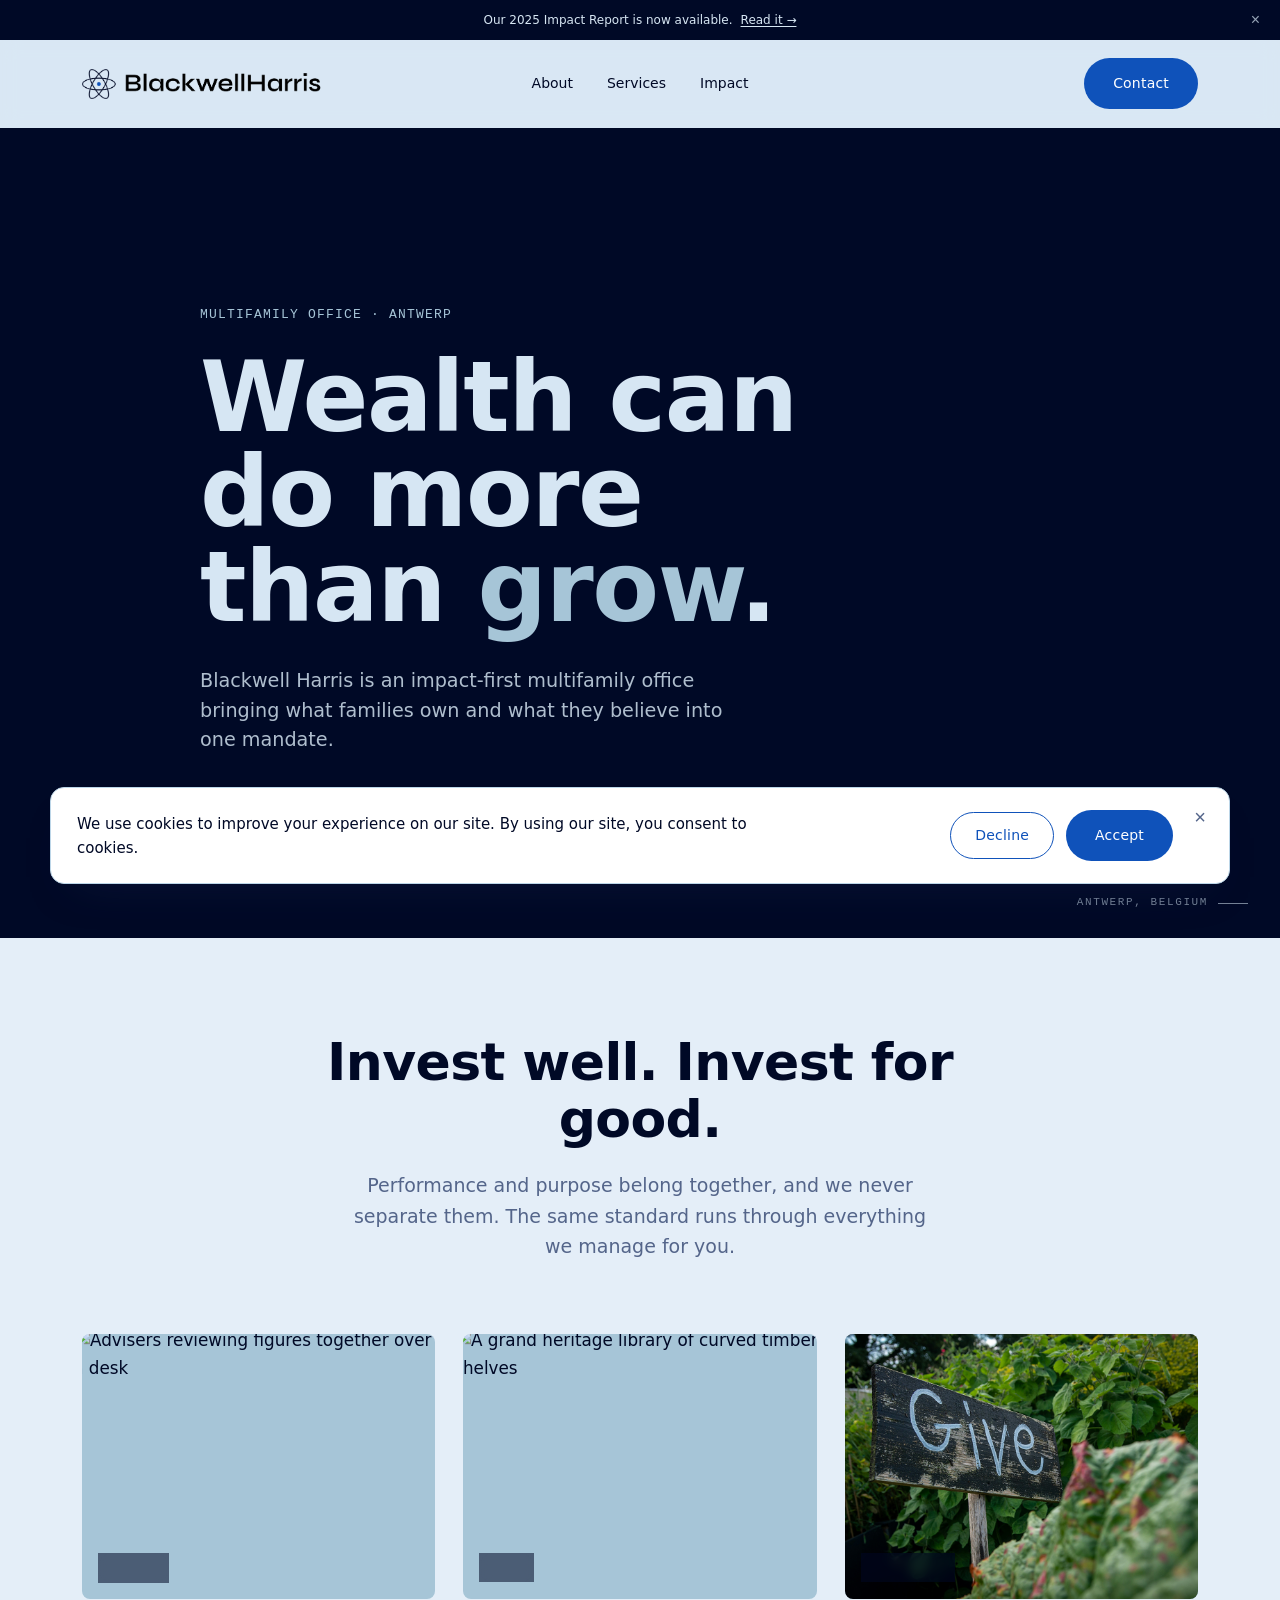
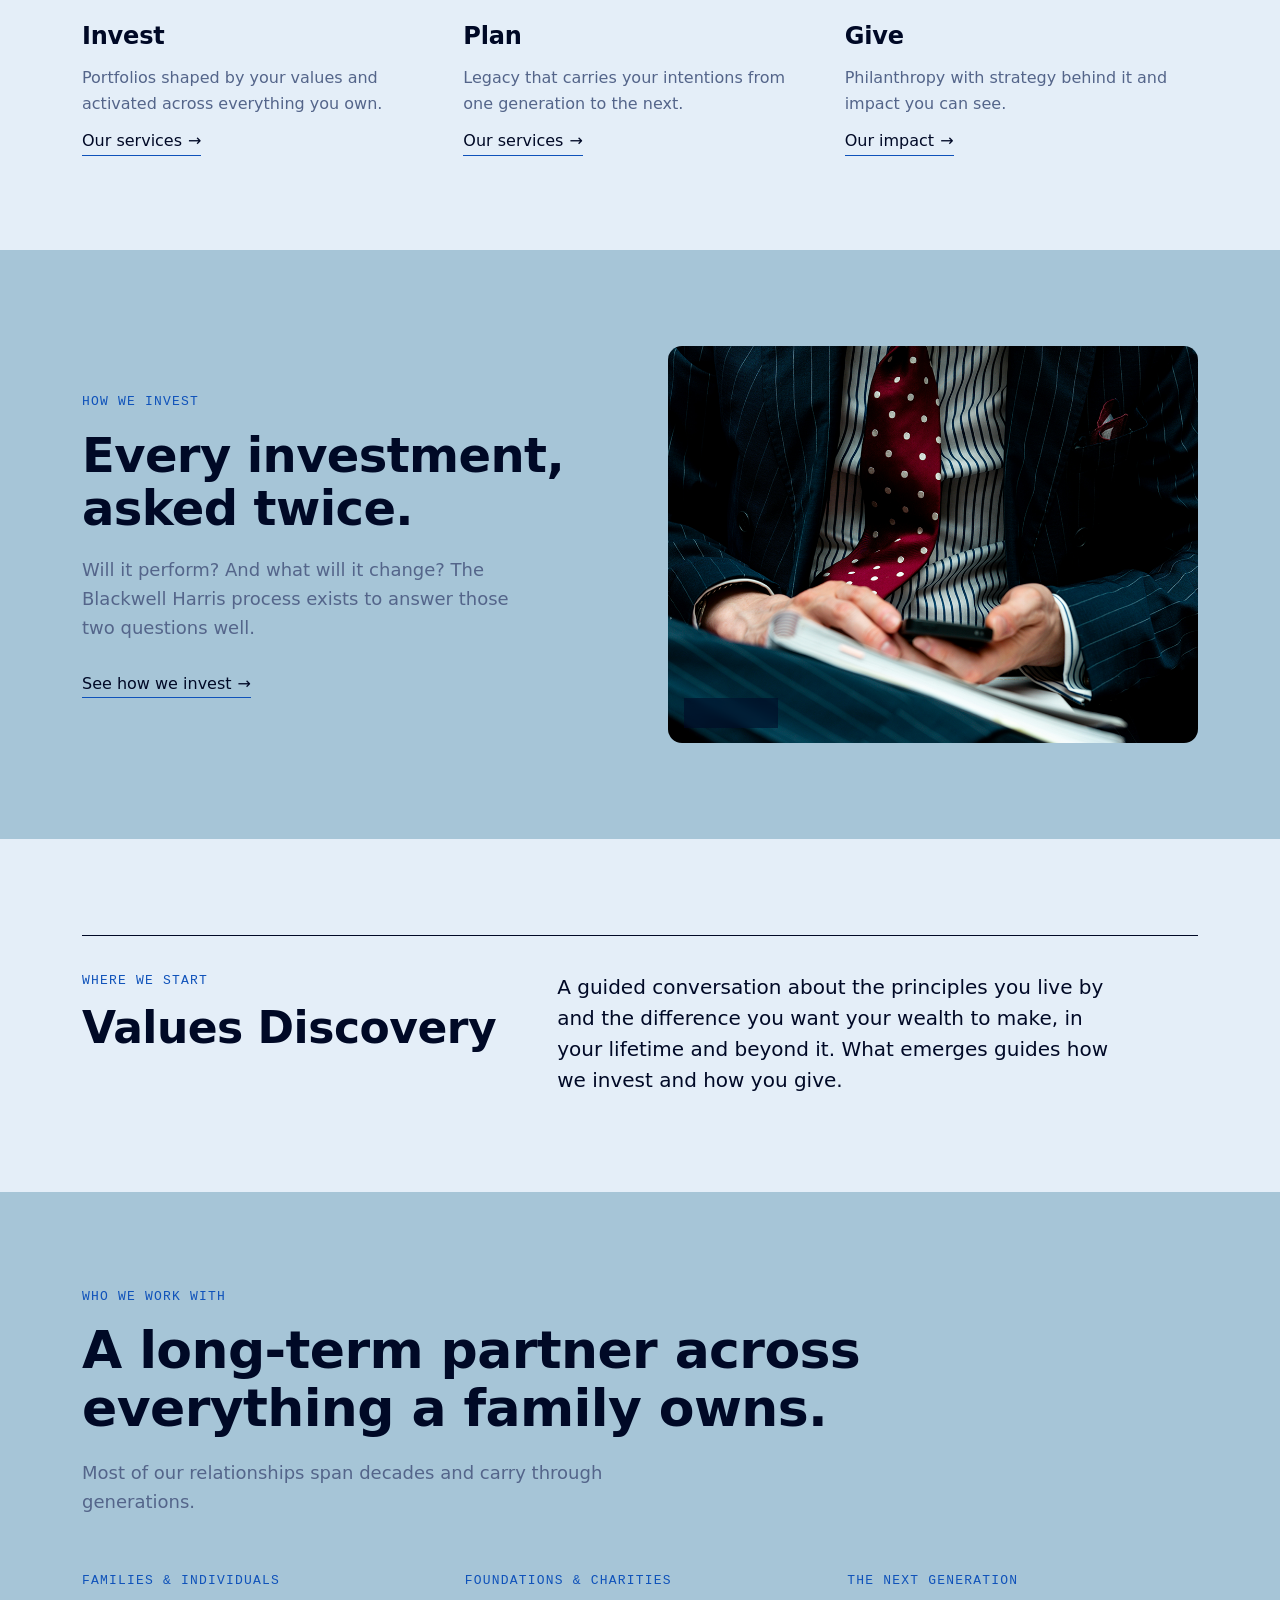
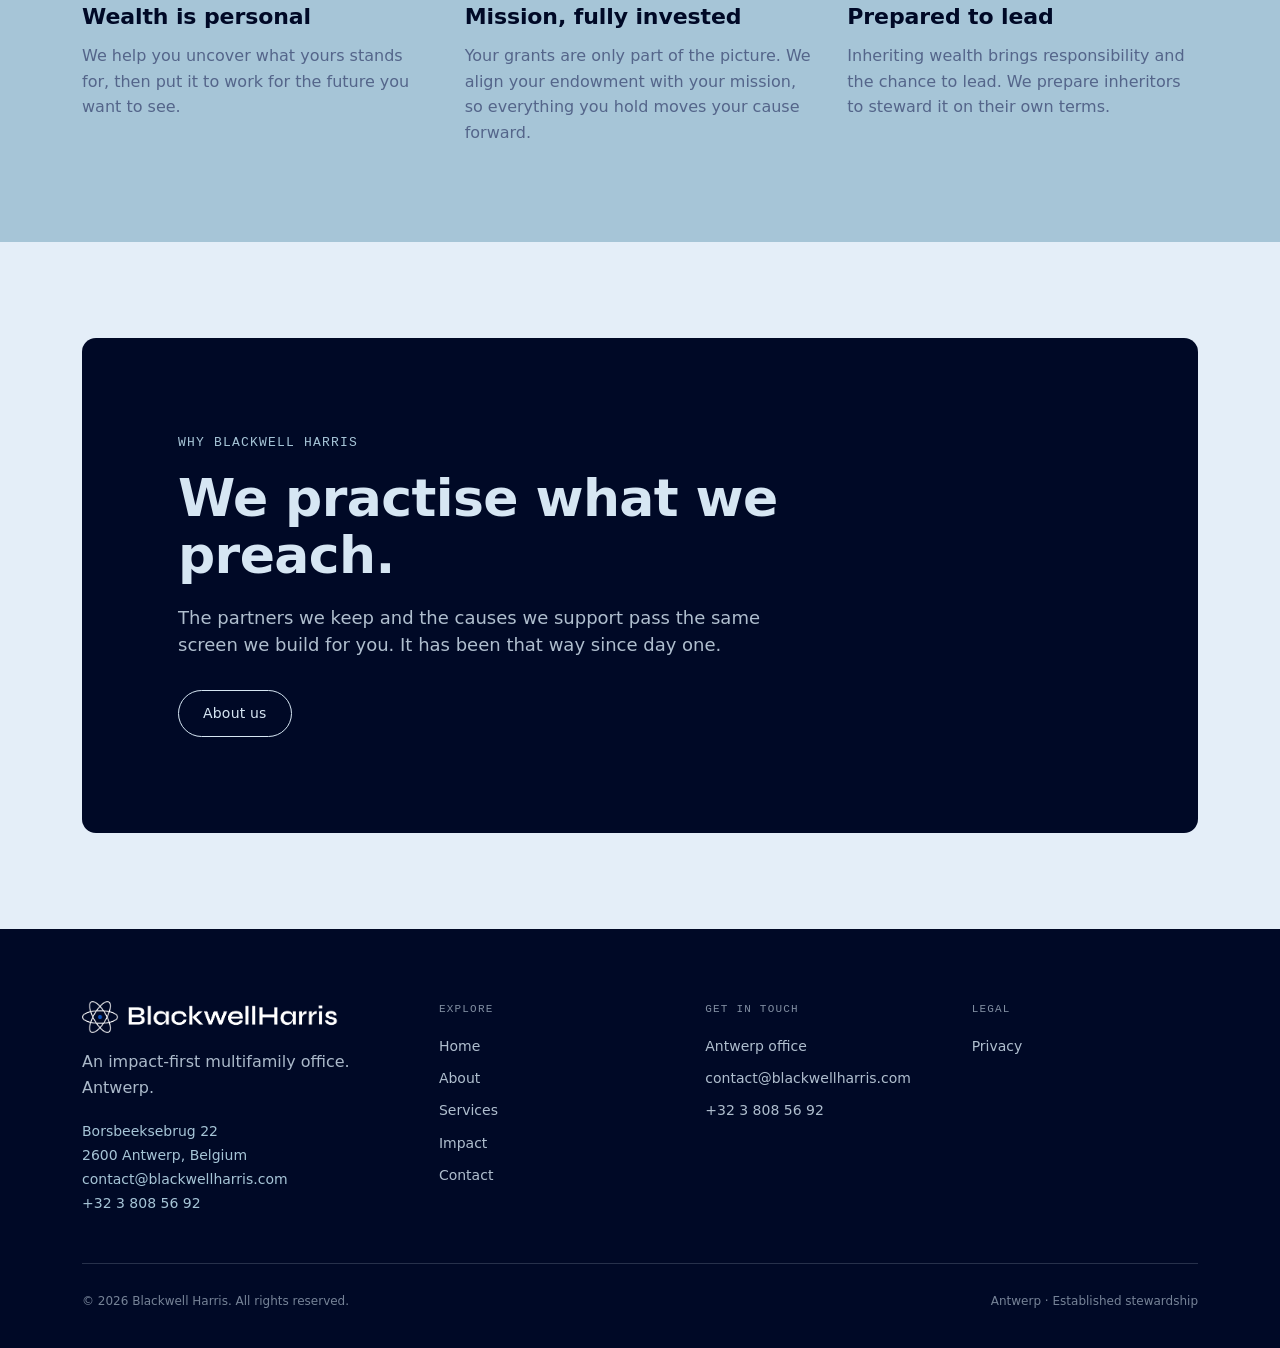
==== index.html @ e9ca85b3 "1" ====
<!DOCTYPE html>
<html lang="en">
<head>
<meta charset="utf-8">
<meta name="viewport" content="width=device-width, initial-scale=1">
<title>Blackwell Harris | Impact-First Multifamily Office</title>
<meta name="description" content="Blackwell Harris is an impact-first multifamily office uniting what families own with what they believe.">
<link rel="icon" type="image/png" sizes="32x32" href="assets/favicon-32.png">
<link rel="icon" type="image/png" sizes="16x16" href="assets/favicon-16.png">
<link rel="icon" type="image/png" href="assets/favicon.png">
<link rel="apple-touch-icon" sizes="180x180" href="assets/apple-touch-icon.png">
<link rel="stylesheet" href="styles.css">
<link rel="stylesheet" href="components.css">
<style>
  html { scroll-behavior: smooth; }
  body { margin: 0; background: var(--surface-page); }
  @media (prefers-reduced-motion: reduce) { html { scroll-behavior: auto; } }
</style>
</head>
<body>
<div id="root"><div><div class="bh-announce"><span class="bh-announce__txt">Our 2025 Impact Report is now available. <a href="impact.html">Read it →</a></span><button class="bh-announce__close" aria-label="Dismiss">×</button></div><header class="bh-nav"><div class="bh-nav__inner"><a class="bh-nav__brand" href="index.html"><img src="assets/logo.png" alt="Blackwell Harris"></a><nav class="bh-nav__menu"><a href="about.html" class="bh-nav__link">About</a><a href="services.html" class="bh-nav__link">Services</a><a href="impact.html" class="bh-nav__link">Impact</a></nav><div class="bh-nav__right"><a class="bh-btn bh-btn--primary" href="contact.html">Contact</a><button class="bh-nav__burger" aria-label="Menu">☰</button></div></div></header><main><div><section style="position: relative; min-height: clamp(580px, 90vh, 940px); display: flex; align-items: flex-end; overflow: hidden; background: var(--bh-deep-navy); isolation: isolate;"><video src="assets/bu_2.mp4" autoplay="" loop="" playsinline="" preload="metadata" style="position: absolute; inset: 0px; width: 100%; height: 100%; object-fit: cover; z-index: 0;"></video><div style="position: absolute; inset: 0px; z-index: 1; background: linear-gradient(rgba(0, 9, 38, 0.58) 0%, rgba(0, 9, 38, 0.2) 32%, rgba(0, 9, 38, 0.86) 100%), linear-gradient(90deg, rgba(0, 9, 38, 0.66) 0%, rgba(0, 9, 38, 0) 64%);"></div><div style="max-width: var(--container-max); margin: 0px auto; padding: 132px 32px 92px; box-sizing: border-box; position: relative; z-index: 2;"><div style="max-width: 880px;"><div class="bh-reveal is-in"><div class="" style="font-family: var(--font-mono); font-size: var(--type-mono-size); font-weight: var(--type-mono-weight); line-height: var(--type-mono-leading); letter-spacing: var(--type-mono-tracking); text-transform: uppercase; color: var(--bh-powder-blue); margin-bottom: 26px;">Multifamily Office · Antwerp</div></div><h1 class="bh-reveal d1 is-in" style="font-family: var(--font-display); font-size: clamp(48px, 7.6vw, 100px); font-weight: 700; line-height: 0.98; letter-spacing: -1.4px; color: var(--bh-on-dark); margin: 0px; text-wrap: balance;">Wealth can do more than <span style="color: var(--bh-powder-blue);">grow</span>.</h1><p class="bh-reveal d2 is-in" style="font-family: var(--font-body); font-size: clamp(18px, 1.5vw, 21px); line-height: 1.55; color: var(--bh-on-dark); opacity: 0.82; margin: 30px 0px 0px; max-width: 540px;">Blackwell Harris is an impact-first multifamily office bringing what families own and what they believe into one mandate.</p><div class="bh-reveal d3 is-in" style="display: flex; gap: 18px; align-items: center; margin-top: 40px; flex-wrap: wrap;"><a class="bh-btn bh-btn--primary" href="contact.html">Get in touch</a><a class="bh-btn bh-btn--outline" href="services.html" style="color: var(--bh-on-dark); border-color: rgba(214, 230, 243, 0.5);">See how we invest</a></div></div></div><div aria-hidden="true" style="position: absolute; right: 32px; bottom: 26px; z-index: 2; font-family: var(--font-mono); font-size: 11px; letter-spacing: 1.6px; text-transform: uppercase; color: var(--bh-on-dark); opacity: 0.55; display: flex; align-items: center; gap: 10px;"><span>Antwerp, Belgium</span><span style="width: 30px; height: 1px; background: currentcolor;"></span></div></section><section style="padding: 96px 0px 72px;"><div style="max-width: var(--container-max); margin: 0px auto; padding: 0px 32px; box-sizing: border-box;"><div class="bh-reveal is-in" style="max-width: 760px; margin: 0px auto; text-align: center;"><h2 style="font-family: var(--font-display); font-size: clamp(32px, 4.6vw, 52px); font-weight: 600; line-height: 1.1; letter-spacing: -0.6px; color: var(--text-primary); margin: 0px;">Invest well. Invest for good.</h2><p style="font-family: var(--font-body); font-size: 19px; line-height: 1.6; color: var(--text-muted); margin: 22px auto 0px; max-width: 600px;">Performance and purpose belong together, and we never separate them. The same standard runs through everything we manage for you.</p></div></div></section><section style="padding: 0px 0px 96px;"><div style="max-width: var(--container-max); margin: 0px auto; padding: 0px 32px; box-sizing: border-box;"><div style="display: grid; grid-template-columns: repeat(auto-fit, minmax(280px, 1fr)); gap: 28px;"><div class="bh-reveal d1 is-in"><div class="bh-card-hoverable" style="display: flex; flex-direction: column; gap: 18px;"><div class="bh-media bh-media--md bh-media--zoom" style="aspect-ratio: 4 / 3;"><img class="bh-media__img" src="https://images.unsplash.com/photo-1454165804606-c3d57bc86b40?fm=jpg&amp;q=80&amp;w=1600&amp;auto=format&amp;fit=crop" alt="Advisers reviewing figures together over a desk"><div class="bh-media__cap">Invest</div></div><div style="display: flex; flex-direction: column; gap: 10px;"><h3 style="font-family: var(--font-display); font-size: 24px; font-weight: 600; letter-spacing: -0.2px; color: var(--text-primary); margin: 0px;">Invest</h3><p style="font-family: var(--font-body); font-size: 16px; line-height: 1.6; color: var(--text-muted); margin: 0px;">Portfolios shaped by your values and activated across everything you own.</p><div style="margin-top: 2px;"><a href="services.html" class="bh-link bh-link--read"><span>Our services</span><span class="bh-link__arrow" aria-hidden="true">→</span><span class="bh-link__u" aria-hidden="true"></span></a></div></div></div></div><div class="bh-reveal d2 is-in"><div class="bh-card-hoverable" style="display: flex; flex-direction: column; gap: 18px;"><div class="bh-media bh-media--md bh-media--zoom" style="aspect-ratio: 4 / 3;"><img class="bh-media__img" src="https://images.unsplash.com/photo-1568667256549-094345857637?fm=jpg&amp;q=80&amp;w=1600&amp;auto=format&amp;fit=crop" alt="A grand heritage library of curved timber shelves"><div class="bh-media__cap">Plan</div></div><div style="display: flex; flex-direction: column; gap: 10px;"><h3 style="font-family: var(--font-display); font-size: 24px; font-weight: 600; letter-spacing: -0.2px; color: var(--text-primary); margin: 0px;">Plan</h3><p style="font-family: var(--font-body); font-size: 16px; line-height: 1.6; color: var(--text-muted); margin: 0px;">Legacy that carries your intentions from one generation to the next.</p><div style="margin-top: 2px;"><a href="services.html" class="bh-link bh-link--read"><span>Our services</span><span class="bh-link__arrow" aria-hidden="true">→</span><span class="bh-link__u" aria-hidden="true"></span></a></div></div></div></div><div class="bh-reveal d3 is-in"><div class="bh-card-hoverable" style="display: flex; flex-direction: column; gap: 18px;"><div class="bh-media bh-media--md bh-media--zoom" style="aspect-ratio: 4 / 3;"><img class="bh-media__img" src="assets/give1.png" alt="A hand-painted 'Give' sign in a community garden"><div class="bh-media__cap">Community</div></div><div style="display: flex; flex-direction: column; gap: 10px;"><h3 style="font-family: var(--font-display); font-size: 24px; font-weight: 600; letter-spacing: -0.2px; color: var(--text-primary); margin: 0px;">Give</h3><p style="font-family: var(--font-body); font-size: 16px; line-height: 1.6; color: var(--text-muted); margin: 0px;">Philanthropy with strategy behind it and impact you can see.</p><div style="margin-top: 2px;"><a href="impact.html" class="bh-link bh-link--read"><span>Our impact</span><span class="bh-link__arrow" aria-hidden="true">→</span><span class="bh-link__u" aria-hidden="true"></span></a></div></div></div></div></div></div></section><section style="padding: 96px 0px; background: var(--bh-soft-stone);"><div style="max-width: var(--container-max); margin: 0px auto; padding: 0px 32px; box-sizing: border-box;"><div style="display: grid; grid-template-columns: repeat(auto-fit, minmax(320px, 1fr)); gap: 56px; align-items: center;"><div class="bh-reveal is-in"><div class="" style="font-family: var(--font-mono); font-size: var(--type-mono-size); font-weight: var(--type-mono-weight); line-height: var(--type-mono-leading); letter-spacing: var(--type-mono-tracking); text-transform: uppercase; color: var(--text-accent); margin-bottom: 18px;">How we invest</div><h2 style="font-family: var(--font-display); font-size: clamp(32px, 4.4vw, 48px); font-weight: 600; line-height: 1.1; letter-spacing: -0.6px; color: var(--text-primary); margin: 0px;">Every investment, asked twice.</h2><p style="font-family: var(--font-body); font-size: 18px; line-height: 1.6; color: var(--text-muted); margin: 22px 0px 0px; max-width: 460px;">Will it perform? And what will it change? The Blackwell Harris process exists to answer those two questions well.</p><div style="margin-top: 28px;"><a href="services.html" class="bh-link bh-link--read"><span>See how we invest</span><span class="bh-link__arrow" aria-hidden="true">→</span><span class="bh-link__u" aria-hidden="true"></span></a></div></div><div class="bh-reveal d1 is-in"><div class="bh-media bh-media--zoom" style="aspect-ratio: 4 / 3;"><img class="bh-media__img" src="assets/eve1.png" alt="An adviser in a tailored suit reviewing notes on a phone"><div class="bh-media__cap">Diligence</div></div></div></div></div></section><section style="padding: 96px 0px;"><div style="max-width: var(--container-max); margin: 0px auto; padding: 0px 32px; box-sizing: border-box;"><div class="bh-reveal is-in" style="border-top: 1px solid var(--bh-deep-blue); padding-top: 36px; display: grid; grid-template-columns: minmax(0px, 0.8fr) minmax(0px, 1.2fr); gap: 48px;"><div><div class="" style="font-family: var(--font-mono); font-size: var(--type-mono-size); font-weight: var(--type-mono-weight); line-height: var(--type-mono-leading); letter-spacing: var(--type-mono-tracking); text-transform: uppercase; color: var(--text-accent); margin-bottom: 14px;">Where we start</div><h2 style="font-family: var(--font-display); font-size: clamp(30px, 3.6vw, 44px); font-weight: 600; line-height: 1.1; letter-spacing: -0.5px; color: var(--text-primary); margin: 0px;">Values Discovery</h2></div><p style="font-family: var(--font-body); font-size: 20px; line-height: 1.55; color: var(--text-primary); margin: 0px; max-width: 560px;">A guided conversation about the principles you live by and the difference you want your wealth to make, in your lifetime and beyond it. What emerges guides how we invest and how you give.</p></div></div></section><section style="padding: 96px 0px; background: var(--bh-soft-stone);"><div style="max-width: var(--container-max); margin: 0px auto; padding: 0px 32px; box-sizing: border-box;"><div class="bh-reveal is-in" style="text-align: left; margin-bottom: 56px; max-width: 820px; margin-left: 0px; margin-right: 0px;"><div class="" style="font-family: var(--font-mono); font-size: var(--type-mono-size); font-weight: var(--type-mono-weight); line-height: var(--type-mono-leading); letter-spacing: var(--type-mono-tracking); text-transform: uppercase; color: var(--text-accent); margin-bottom: 16px;">Who we work with</div><h2 style="font-family: var(--font-display); font-size: clamp(34px, 4.4vw, 52px); font-weight: 600; line-height: 1.1; letter-spacing: -0.6px; color: var(--text-primary); margin: 0px;">A long-term partner across everything a family owns.</h2><p style="font-family: var(--font-body); font-size: 18px; line-height: 1.6; color: var(--text-muted); margin: 22px 0px 0px; max-width: 620px;">Most of our relationships span decades and carry through generations.</p></div><div style="display: grid; grid-template-columns: repeat(auto-fit, minmax(280px, 1fr)); gap: 32px;"><div class="bh-reveal d1 is-in"><div class="bh-ico-host" style="display: flex; flex-direction: column; gap: 12px;"><div class="" style="font-family: var(--font-mono); font-size: var(--type-mono-size); font-weight: var(--type-mono-weight); line-height: var(--type-mono-leading); letter-spacing: var(--type-mono-tracking); text-transform: uppercase; color: var(--text-accent);">Families &amp; Individuals</div><h3 style="font-family: var(--font-display); font-size: 22px; font-weight: 600; line-height: 1.3; letter-spacing: -0.1px; color: var(--text-primary); margin: 0px;">Wealth is personal</h3><p style="font-family: var(--font-body); font-size: 16px; line-height: 1.6; color: var(--text-muted); margin: 0px;">We help you uncover what yours stands for, then put it to work for the future you want to see.</p></div></div><div class="bh-reveal d2 is-in"><div class="bh-ico-host" style="display: flex; flex-direction: column; gap: 12px;"><div class="" style="font-family: var(--font-mono); font-size: var(--type-mono-size); font-weight: var(--type-mono-weight); line-height: var(--type-mono-leading); letter-spacing: var(--type-mono-tracking); text-transform: uppercase; color: var(--text-accent);">Foundations &amp; Charities</div><h3 style="font-family: var(--font-display); font-size: 22px; font-weight: 600; line-height: 1.3; letter-spacing: -0.1px; color: var(--text-primary); margin: 0px;">Mission, fully invested</h3><p style="font-family: var(--font-body); font-size: 16px; line-height: 1.6; color: var(--text-muted); margin: 0px;">Your grants are only part of the picture. We align your endowment with your mission, so everything you hold moves your cause forward.</p></div></div><div class="bh-reveal d3 is-in"><div class="bh-ico-host" style="display: flex; flex-direction: column; gap: 12px;"><div class="" style="font-family: var(--font-mono); font-size: var(--type-mono-size); font-weight: var(--type-mono-weight); line-height: var(--type-mono-leading); letter-spacing: var(--type-mono-tracking); text-transform: uppercase; color: var(--text-accent);">The Next Generation</div><h3 style="font-family: var(--font-display); font-size: 22px; font-weight: 600; line-height: 1.3; letter-spacing: -0.1px; color: var(--text-primary); margin: 0px;">Prepared to lead</h3><p style="font-family: var(--font-body); font-size: 16px; line-height: 1.6; color: var(--text-muted); margin: 0px;">Inheriting wealth brings responsibility and the chance to lead. We prepare inheritors to steward it on their own terms.</p></div></div></div></div></section><section style="padding: 96px 0px;"><div style="max-width: var(--container-max); margin: 0px auto; padding: 0px 32px; box-sizing: border-box;"><div class="bh-reveal is-in"><section class="bh-band"><div class="bh-band__inner"><div class="" style="font-family: var(--font-mono); font-size: var(--type-mono-size); font-weight: var(--type-mono-weight); line-height: var(--type-mono-leading); letter-spacing: var(--type-mono-tracking); text-transform: uppercase; color: var(--bh-powder-blue);">Why Blackwell Harris</div><h2 class="bh-band__h">We practise what we preach.</h2><p class="bh-band__b">The partners we keep and the causes we support pass the same screen we build for you. It has been that way since day one.</p><div class="bh-band__actions"><a class="bh-btn bh-btn--outline" href="about.html" style="color: var(--bh-on-dark); border-color: var(--bh-on-dark);">About us</a></div></div></section></div></div></section></div></main><footer class="bh-footer"><div class="bh-footer__inner"><div class="bh-footer__top"><div><div class="bh-footer__brand"><img src="assets/logo-light.png" alt="Blackwell Harris"></div><p class="bh-footer__prompt">An impact-first multifamily office. Antwerp.</p><address class="bh-footer__addr"><div>Borsbeeksebrug 22</div><div>2600 Antwerp, Belgium</div><div>contact@blackwellharris.com</div><div>+32 3 808 56 92</div></address></div><div><div class="bh-footer__coltitle">Explore</div><nav class="bh-footer__links"><a href="index.html">Home</a><a href="about.html">About</a><a href="services.html">Services</a><a href="impact.html">Impact</a><a href="contact.html">Contact</a></nav></div><div><div class="bh-footer__coltitle">Get in touch</div><nav class="bh-footer__links"><a href="contact.html">Antwerp office</a><a href="mailto:contact@blackwellharris.com">contact@blackwellharris.com</a><a href="tel:+3238085692">+32 3 808 56 92</a></nav></div><div><div class="bh-footer__coltitle">Legal</div><nav class="bh-footer__links"><a href="privacy.html">Privacy</a></nav></div></div><div class="bh-footer__bottom"><span class="bh-footer__micro">© 2026 Blackwell Harris. All rights reserved.</span><span class="bh-footer__micro">Antwerp · Established stewardship</span></div></div></footer></div></div>
<script src="site.js" defer></script>
</body>
</html>
---- styles.css ----
/* ============================================================
   Blackwell Harris Design System — global entry point.
   Consumers link THIS file. Imports only; no rules here.
   ============================================================ */

@import url('tokens/fonts.css');
@import url('tokens/colors.css');
@import url('tokens/typography.css');
@import url('tokens/spacing.css');
@import url('tokens/base.css');
---- components.css ----
.bh-feature-card{
    background:var(--surface-card);
    border-radius:var(--radius-md);
    padding:28px;box-sizing:border-box;height:100%;
  }
  /* Subtle, consistent icon motion (Lucide Animated in spirit) — hover only.
     The line icon gently rises + settles and warms to sapphire. Reduced-motion
     is honored globally by the reset in base.css. */
  .bh-ico{transition:color var(--duration-med) var(--ease);}
  .bh-ico svg{transition:transform var(--duration-med) var(--ease);transform-origin:50% 55%;}
  .bh-ico-host:hover .bh-ico{color:var(--bh-sapphire);}
  .bh-ico-host:hover .bh-ico svg{animation:bh-ico-rise .6s var(--ease);}
  @keyframes bh-ico-rise{
    0%{transform:translateY(0) scale(1);}
    45%{transform:translateY(-4px) scale(1.1);}
    100%{transform:translateY(0) scale(1);}
  }
  /* Sticky stacked process cards — each step pins below the nav and the next
     rises over it, leaving a peek of the previous. Depth scale/dim is applied
     by JS (smoothed by these transitions); honors reduced motion globally. */
  .bh-proc{display:block;}
  .bh-proc__card{
    position:sticky;transform-origin:top center;overflow:hidden;box-sizing:border-box;
    background:var(--surface-card);border:1px solid var(--border-card);
    border-radius:var(--radius-lg);padding:32px 28px;margin-bottom:24px;
    box-shadow:0 2px 4px rgba(0,9,38,.05);
    transition:transform var(--duration-med) var(--ease),box-shadow var(--duration-med) var(--ease);
  }
  .bh-proc__card:last-child{margin-bottom:0;}
  .bh-proc__card > *{position:relative;z-index:1;}
  .bh-proc__veil{position:absolute;inset:0;z-index:0;background:var(--bh-ice-blue);
    opacity:var(--veil,0);transition:opacity var(--duration-med) var(--ease);pointer-events:none;}
  .bh-proc__num{font-family:var(--font-display);font-weight:600;font-size:38px;line-height:1;
    color:var(--bh-pale-brown);margin-bottom:12px;}
  .bh-proc__h{font-family:var(--font-display);font-weight:600;font-size:24px;letter-spacing:-0.2px;
    line-height:1.25;color:var(--text-primary);margin:0 0 8px;}
  .bh-proc__b{font-family:var(--font-body);font-size:16px;line-height:1.6;color:var(--text-muted);margin:0;}
  @media (min-width:760px){
    .bh-proc__card{display:grid;grid-template-columns:120px minmax(0,1fr);gap:32px;
      align-items:start;padding:40px 44px;margin-bottom:28px;}
    .bh-proc__num{margin-bottom:0;font-size:44px;}
    .bh-proc__b{max-width:640px;}
  }
  /* cookie consent */
  .bh-cookie{position:fixed;left:0;right:0;bottom:0;z-index:60;display:flex;justify-content:center;padding:16px;pointer-events:none;}
  .bh-cookie__card{pointer-events:auto;position:relative;width:100%;max-width:var(--container-max);
    background:var(--surface-card);border:1px solid var(--border-card);border-radius:var(--radius-lg);
    box-shadow:0 22px 44px -28px rgba(24,35,80,.5);
    display:flex;flex-wrap:wrap;align-items:center;gap:16px 32px;padding:22px 56px 22px 26px;
    animation:bh-cookie-in var(--duration-med) var(--ease);}
  .bh-cookie__text{flex:1 1 340px;margin:0;font-family:var(--font-body);font-size:15px;line-height:1.6;color:var(--text-primary);max-width:680px;}
  .bh-cookie__actions{display:flex;gap:12px;align-items:center;margin-left:auto;flex:0 0 auto;}
  .bh-cookie__close{position:absolute;top:14px;right:14px;width:30px;height:30px;display:flex;align-items:center;
    justify-content:center;border:0;background:transparent;border-radius:var(--radius-full);cursor:pointer;
    color:var(--text-muted);font-size:20px;line-height:1;transition:background var(--duration-fast) var(--ease),color var(--duration-fast) var(--ease);}
  .bh-cookie__close:hover{background:var(--bh-ice-blue);color:var(--text-primary);}
  @keyframes bh-cookie-in{from{opacity:0;transform:translateY(16px);}to{opacity:1;transform:none;}}
  @media (max-width:720px){
    .bh-cookie{padding:12px;}
    .bh-cookie__card{padding:20px 20px 22px;gap:18px;}
    .bh-cookie__actions{width:100%;}
    .bh-cookie__actions .bh-btn{flex:1;justify-content:center;}
    .bh-cookie__close{top:10px;right:10px;}
  }
  .bh-nav__brand{display:inline-flex;align-items:center;line-height:0;}
  .bh-nav__brand img{height:30px;width:auto;display:block;}
  @media (max-width:480px){ .bh-nav__brand img{height:24px;} }
  .bh-footer__brand img{height:32px;width:auto;display:block;}
  

.bh-announce{
  background:var(--bh-deep-blue);color:var(--bh-on-dark);
  height:40px;display:flex;align-items:center;justify-content:center;gap:14px;
  padding:0 20px;box-sizing:border-box;position:relative;
}
.bh-announce__txt{
  font-family:var(--font-body);font-size:var(--type-micro-size);line-height:1.4;
  color:var(--bh-on-dark);display:inline-flex;gap:8px;align-items:center;
}
.bh-announce__txt a{color:var(--bh-on-dark);text-decoration:underline;text-underline-offset:2px;}
.bh-announce__txt a:hover{color:var(--bh-powder-blue);}
.bh-announce__close{
  position:absolute;right:16px;top:50%;transform:translateY(-50%);
  background:none;border:0;color:var(--bh-on-dark);opacity:.7;cursor:pointer;
  font-size:16px;line-height:1;padding:4px;transition:opacity var(--duration-fast) var(--ease);
}
.bh-announce__close:hover{opacity:1;}


.bh-nav{
  position:sticky;top:0;z-index:40;
  background:rgba(214,230,243,.78);backdrop-filter:blur(10px);
  border-bottom:1px solid transparent;
  transition:border-color var(--duration-med) var(--ease),background var(--duration-med) var(--ease);
}
.bh-nav--scrolled{border-bottom-color:var(--bh-hairline);}
.bh-nav__inner{
  max-width:var(--container-max);margin:0 auto;padding:18px 32px;box-sizing:border-box;
  display:grid;grid-template-columns:1fr auto 1fr;align-items:center;gap:24px;
}
.bh-nav__brand{font-family:var(--font-display);font-size:22px;font-weight:600;letter-spacing:-0.2px;color:var(--bh-ink);text-decoration:none;}
.bh-nav__menu{display:flex;align-items:center;justify-content:center;gap:34px;}
.bh-nav__link{
  position:relative;font-family:var(--font-body);font-size:var(--type-caption-size);
  color:var(--text-primary);text-decoration:none;padding:4px 0;
}
.bh-nav__link::after{
  content:"";position:absolute;left:0;right:0;bottom:-2px;height:1px;background:var(--color-primary);
  transform:scaleX(0);transform-origin:left center;transition:transform var(--duration-med) var(--ease);
}
.bh-nav__link:hover::after,.bh-nav__link--active::after{transform:scaleX(1);}
.bh-nav__link--active{color:var(--bh-ink);}
.bh-nav__right{display:flex;justify-content:flex-end;align-items:center;gap:14px;}
.bh-nav__burger{display:none;background:none;border:0;cursor:pointer;color:var(--bh-ink);font-size:20px;}
@media (max-width:860px){
  .bh-nav__inner{grid-template-columns:1fr auto;}
  .bh-nav__menu{display:none;}
  .bh-nav__burger{display:block;}
  .bh-nav__right .bh-btn{display:none;}
}


.bh-btn{
  font-family:var(--font-body);
  font-size:var(--type-button-size);
  font-weight:var(--type-button-weight);
  letter-spacing:var(--type-button-tracking);
  line-height:var(--type-button-leading);
  display:inline-flex;align-items:center;justify-content:center;gap:8px;white-space:nowrap;
  border:1px solid transparent;cursor:pointer;text-decoration:none;
  transition:background var(--duration-med) var(--ease),
             color var(--duration-med) var(--ease),
             border-color var(--duration-med) var(--ease),
             transform var(--duration-med) var(--ease),
             box-shadow var(--duration-med) var(--ease);
}
.bh-btn:disabled,.bh-btn[aria-disabled="true"]{opacity:.45;cursor:not-allowed;pointer-events:none;}

/* primary — deep blue pill */
.bh-btn--primary{
  background:var(--color-primary);color:var(--color-on-primary);
  border-radius:var(--radius-pill);padding:14px 28px;
}
.bh-btn--primary:hover{background:var(--color-primary-hover);transform:translateY(-2px);box-shadow:var(--shadow-button);}

/* outline — deep-blue ring pill, fills on hover */
.bh-btn--outline{
  background:transparent;color:var(--color-primary);
  border-color:var(--color-primary);
  border-radius:var(--radius-pill);padding:12px 24px;
}
.bh-btn--outline:hover{background:var(--color-primary);color:var(--color-on-primary);transform:translateY(-2px);}

/* secondary — underlined text link, no fill */
.bh-btn--secondary{
  background:transparent;color:var(--text-primary);
  border-radius:var(--radius-xs);padding:8px 0;
  border-bottom:1px solid currentColor;border-radius:0;
  font-weight:var(--type-body-weight);
}
.bh-btn--secondary:hover{color:var(--text-accent);}

.bh-btn--block{display:flex;width:100%;}


.bh-media{
  position:relative;overflow:hidden;background:var(--bh-soft-stone);
  border-radius:var(--radius-lg);
}
.bh-media--md{border-radius:var(--radius-md);}
.bh-media--sm{border-radius:var(--radius-sm);}
.bh-media__img{
  position:absolute;inset:0;width:100%;height:100%;object-fit:cover;display:block;
  transform:scale(1.05);transition:transform var(--duration-zoom) var(--ease);
}
.bh-media--zoom:hover .bh-media__img{transform:scale(1);}

/* Art-direction placeholder — a premium brief for the shot, not a grey box. */
.bh-media__ph{
  position:absolute;inset:0;display:flex;flex-direction:column;
  align-items:center;justify-content:center;gap:14px;text-align:center;
  padding:9% 11%;box-sizing:border-box;color:var(--bh-muted-slate);
  background:
    repeating-linear-gradient(135deg, rgba(15,82,186,.06) 0 1px, transparent 1px 17px),
    linear-gradient(180deg, rgba(255,255,255,.42), rgba(255,255,255,0) 58%),
    var(--bh-soft-stone);
}
.bh-media__badge{
  width:52px;height:52px;border-radius:50%;flex:none;
  border:1px solid rgba(15,82,186,.32);
  display:flex;align-items:center;justify-content:center;
  color:var(--bh-sapphire);background:rgba(255,255,255,.55);
  box-shadow:0 1px 2px rgba(0,9,38,.06);
}
.bh-media__badge svg{width:21px;height:21px;display:block;}
.bh-media__badge--play svg{margin-left:2px;}
.bh-media__kick{
  font-family:var(--font-mono);font-size:10.5px;letter-spacing:1.6px;
  text-transform:uppercase;color:var(--bh-sapphire);opacity:.9;
}
.bh-media__subj{
  font-family:var(--font-display);font-weight:400;
  font-size:clamp(17px,2.05vw,25px);line-height:1.15;letter-spacing:-0.3px;
  color:var(--text-primary);max-width:22ch;margin:0;text-wrap:balance;
}
.bh-media__brief{
  font-family:var(--font-body);font-size:13px;line-height:1.5;
  color:var(--text-muted);max-width:36ch;margin:0;text-wrap:pretty;
}
.bh-media__cap{
  position:absolute;left:16px;bottom:16px;z-index:2;
  font-family:var(--font-mono);font-size:11px;letter-spacing:1.2px;text-transform:uppercase;
  color:var(--bh-on-dark);background:rgba(0,9,38,.55);backdrop-filter:blur(6px);
  padding:6px 12px;border-radius:var(--radius-full);
}


.bh-link{
  font-family:var(--font-body);font-size:var(--type-body-size);
  color:var(--text-primary);text-decoration:none;
  display:inline-flex;align-items:center;gap:6px;
  position:relative;cursor:pointer;
  transition:color var(--duration-fast) var(--ease);
}
/* pale-brown underline that wipes away right-to-left on hover */
.bh-link__u{
  position:absolute;left:0;right:0;bottom:-2px;height:1px;
  background:var(--bh-pale-brown);transform-origin:right center;
  transition:transform var(--duration-med) var(--ease);
}
.bh-link:hover .bh-link__u{transform:scaleX(0);}
.bh-link:hover{color:var(--text-accent);}
.bh-link__arrow{transition:transform var(--duration-med) var(--ease);}
.bh-link:hover .bh-link__arrow{transform:translateX(5px);}

/* nav variant — deep-blue underline grows left-to-right */
.bh-link--nav{color:var(--text-primary);}
.bh-link--nav .bh-link__u{background:var(--color-primary);transform:scaleX(0);transform-origin:left center;}
.bh-link--nav:hover{color:var(--text-primary);}
.bh-link--nav:hover .bh-link__u{transform:scaleX(1);}


.bh-band{
  background:var(--bh-deep-blue);color:var(--bh-on-dark);
  border-radius:var(--radius-lg);padding:96px;box-sizing:border-box;
}
.bh-band--flush{border-radius:0;}
.bh-band__inner{max-width:var(--container-max);margin:0 auto;}
.bh-band__h{
  font-family:var(--font-display);font-weight:600;
  font-size:52px;line-height:1.1;letter-spacing:-0.6px;
  color:var(--bh-on-dark);margin:18px 0 0;max-width:20ch;
}
.bh-band__b{
  font-family:var(--font-body);font-size:var(--type-bodylarge-size);line-height:var(--type-bodylarge-leading);
  color:var(--bh-on-dark);opacity:.82;margin:20px 0 0;max-width:54ch;
}
.bh-band__actions{margin-top:32px;display:flex;gap:18px;flex-wrap:wrap;align-items:center;}
@media (max-width:640px){ .bh-band{padding:56px 28px;} .bh-band__h{font-size:36px;} }


.bh-footer{background:var(--bh-deep-blue);color:var(--bh-on-dark);padding:72px 0 36px;}
.bh-footer__inner{max-width:var(--container-max);margin:0 auto;padding:0 32px;box-sizing:border-box;}
.bh-footer__top{display:grid;grid-template-columns:1.4fr repeat(3,1fr);gap:40px;padding-bottom:48px;border-bottom:1px solid rgba(214,230,243,.18);}
.bh-footer__brand{font-family:var(--font-display);font-size:28px;font-weight:600;line-height:1.1;color:var(--bh-on-dark);}
.bh-footer__prompt{font-family:var(--font-body);font-size:var(--type-body-size);line-height:1.6;color:var(--bh-on-dark);opacity:.8;margin:16px 0 0;max-width:30ch;}
.bh-footer__addr{font-family:var(--font-body);font-size:var(--type-caption-size);line-height:1.7;color:var(--bh-powder-blue);font-style:normal;margin-top:20px;}
.bh-footer__coltitle{font-family:var(--font-mono);font-size:11px;letter-spacing:1.2px;text-transform:uppercase;color:var(--bh-on-dark);opacity:.6;margin-bottom:16px;}
.bh-footer__links{display:flex;flex-direction:column;gap:10px;}
.bh-footer__links a{font-family:var(--font-body);font-size:var(--type-caption-size);color:var(--bh-on-dark);opacity:.82;text-decoration:none;transition:opacity var(--duration-fast) var(--ease),color var(--duration-fast) var(--ease);width:fit-content;}
.bh-footer__links a:hover{opacity:1;color:var(--bh-powder-blue);}
.bh-footer__bottom{display:flex;align-items:center;justify-content:space-between;gap:16px;padding-top:28px;flex-wrap:wrap;}
.bh-footer__micro{font-family:var(--font-body);font-size:var(--type-micro-size);color:var(--bh-on-dark);opacity:.55;}
@media (max-width:860px){ .bh-footer__top{grid-template-columns:1fr 1fr;} }
@media (max-width:560px){ .bh-footer__top{grid-template-columns:1fr;} }


.bh-trust{text-align:center;padding:8px 0;}
.bh-trust__cap{
  font-family:var(--font-body);font-size:var(--type-caption-size);
  color:var(--text-muted);margin:0 0 28px;
}
.bh-trust__row{
  display:flex;align-items:center;justify-content:center;
  gap:56px;flex-wrap:wrap;
}
.bh-trust__mark{
  font-family:var(--font-display);font-size:22px;font-weight:400;letter-spacing:.2px;
  color:var(--text-muted);opacity:.75;white-space:nowrap;text-decoration:none;
  display:inline-flex;align-items:center;
  transition:opacity var(--duration-med) var(--ease),color var(--duration-med) var(--ease),transform var(--duration-med) var(--ease);
}
.bh-trust__mark:hover{opacity:1;color:var(--text-primary);transform:scale(1.04);}
.bh-trust__img{height:30px;width:auto;display:block;object-fit:contain;}
@media (max-width:640px){ .bh-trust__row{gap:32px;} .bh-trust__mark{font-size:18px;} .bh-trust__img{height:24px;} }


/* ---- mobile menu (vanilla toggle in site.js) ---- */
@media (max-width:860px){
  .bh-nav__inner{position:relative;}
  .bh-nav--open .bh-nav__menu{
    display:flex;flex-direction:column;align-items:flex-start;gap:18px;
    position:absolute;top:100%;left:0;right:0;margin:0;
    background:var(--bh-ice-blue);border-top:1px solid var(--bh-hairline);
    padding:22px 32px;box-shadow:0 22px 44px -28px rgba(24,35,80,.5);
  }
  .bh-nav--open .bh-nav__right .bh-btn{display:inline-flex;}
}
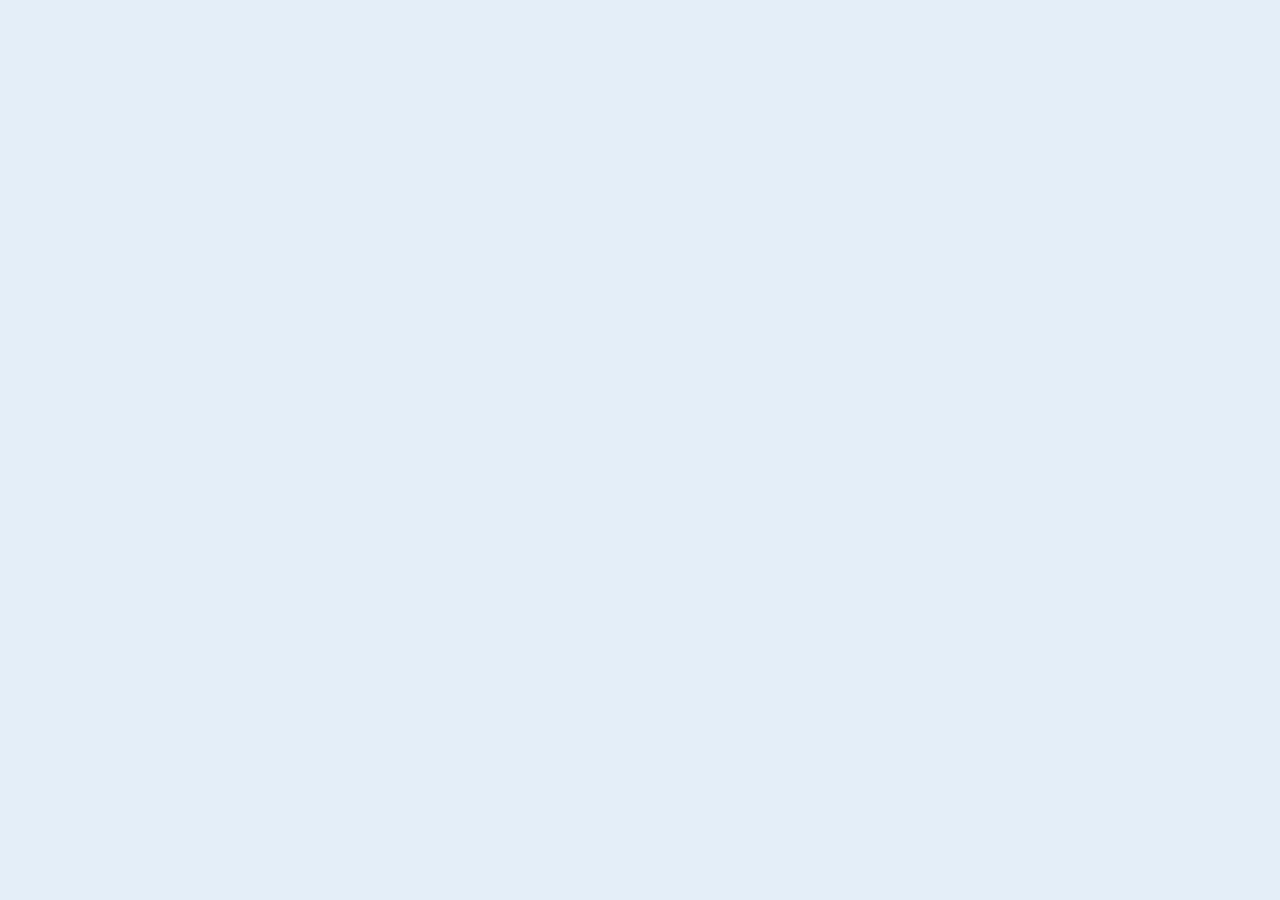
==== commit f70dbfb0: "2" ====
--- a/index.html
+++ b/index.html
@@ -1,3 +1,5 @@
+<!-- @dsCard group="Website" viewport="1280x880" name="Blackwell Harris — Home" subtitle="Full interactive site composing every DS component" -->
+<!-- @startingPoint section="Website" subtitle="Impact-first multifamily office — full home page" viewport="1280x880" -->
 <!DOCTYPE html>
 <html lang="en">
 <head>
@@ -5,12 +7,16 @@
 <meta name="viewport" content="width=device-width, initial-scale=1">
 <title>Blackwell Harris | Impact-First Multifamily Office</title>
 <meta name="description" content="Blackwell Harris is an impact-first multifamily office uniting what families own with what they believe.">
-<link rel="icon" type="image/png" sizes="32x32" href="assets/favicon-32.png">
-<link rel="icon" type="image/png" sizes="16x16" href="assets/favicon-16.png">
-<link rel="icon" type="image/png" href="assets/favicon.png">
-<link rel="apple-touch-icon" sizes="180x180" href="assets/apple-touch-icon.png">
-<link rel="stylesheet" href="styles.css">
-<link rel="stylesheet" href="components.css">
+<link rel="icon" type="image/png" sizes="32x32" href="assets/favicon-32.png?v=2">
+<link rel="icon" type="image/png" sizes="16x16" href="assets/favicon-16.png?v=2">
+<link rel="icon" type="image/png" href="assets/favicon.png?v=2">
+<link rel="apple-touch-icon" sizes="180x180" href="assets/apple-touch-icon.png?v=2">
+<link rel="stylesheet" href="../../styles.css">
+<script src="https://unpkg.com/react@18.3.1/umd/react.development.js" integrity="sha384-hD6/rw4ppMLGNu3tX5cjIb+uRZ7UkRJ6BPkLpg4hAu/6onKUg4lLsHAs9EBPT82L" crossorigin="anonymous"></script>
+<script src="https://unpkg.com/react-dom@18.3.1/umd/react-dom.development.js" integrity="sha384-u6aeetuaXnQ38mYT8rp6sbXaQe3NL9t+IBXmnYxwkUI2Hw4bsp2Wvmx4yRQF1uAm" crossorigin="anonymous"></script>
+<script src="https://unpkg.com/@babel/standalone@7.29.0/babel.min.js" integrity="sha384-m08KidiNqLdpJqLq95G/LEi8Qvjl/xUYll3QILypMoQ65QorJ9Lvtp2RXYGBFj1y" crossorigin="anonymous"></script>
+<script src="https://unpkg.com/lucide@0.460.0/dist/umd/lucide.min.js"></script>
+<script src="../../_ds_bundle.js"></script>
 <style>
   html { scroll-behavior: smooth; }
   body { margin: 0; background: var(--surface-page); }
@@ -18,7 +24,12 @@
 </style>
 </head>
 <body>
-<div id="root"><div><div class="bh-announce"><span class="bh-announce__txt">Our 2025 Impact Report is now available. <a href="impact.html">Read it →</a></span><button class="bh-announce__close" aria-label="Dismiss">×</button></div><header class="bh-nav"><div class="bh-nav__inner"><a class="bh-nav__brand" href="index.html"><img src="assets/logo.png" alt="Blackwell Harris"></a><nav class="bh-nav__menu"><a href="about.html" class="bh-nav__link">About</a><a href="services.html" class="bh-nav__link">Services</a><a href="impact.html" class="bh-nav__link">Impact</a></nav><div class="bh-nav__right"><a class="bh-btn bh-btn--primary" href="contact.html">Contact</a><button class="bh-nav__burger" aria-label="Menu">☰</button></div></div></header><main><div><section style="position: relative; min-height: clamp(580px, 90vh, 940px); display: flex; align-items: flex-end; overflow: hidden; background: var(--bh-deep-navy); isolation: isolate;"><video src="assets/bu_2.mp4" autoplay="" loop="" playsinline="" preload="metadata" style="position: absolute; inset: 0px; width: 100%; height: 100%; object-fit: cover; z-index: 0;"></video><div style="position: absolute; inset: 0px; z-index: 1; background: linear-gradient(rgba(0, 9, 38, 0.58) 0%, rgba(0, 9, 38, 0.2) 32%, rgba(0, 9, 38, 0.86) 100%), linear-gradient(90deg, rgba(0, 9, 38, 0.66) 0%, rgba(0, 9, 38, 0) 64%);"></div><div style="max-width: var(--container-max); margin: 0px auto; padding: 132px 32px 92px; box-sizing: border-box; position: relative; z-index: 2;"><div style="max-width: 880px;"><div class="bh-reveal is-in"><div class="" style="font-family: var(--font-mono); font-size: var(--type-mono-size); font-weight: var(--type-mono-weight); line-height: var(--type-mono-leading); letter-spacing: var(--type-mono-tracking); text-transform: uppercase; color: var(--bh-powder-blue); margin-bottom: 26px;">Multifamily Office · Antwerp</div></div><h1 class="bh-reveal d1 is-in" style="font-family: var(--font-display); font-size: clamp(48px, 7.6vw, 100px); font-weight: 700; line-height: 0.98; letter-spacing: -1.4px; color: var(--bh-on-dark); margin: 0px; text-wrap: balance;">Wealth can do more than <span style="color: var(--bh-powder-blue);">grow</span>.</h1><p class="bh-reveal d2 is-in" style="font-family: var(--font-body); font-size: clamp(18px, 1.5vw, 21px); line-height: 1.55; color: var(--bh-on-dark); opacity: 0.82; margin: 30px 0px 0px; max-width: 540px;">Blackwell Harris is an impact-first multifamily office bringing what families own and what they believe into one mandate.</p><div class="bh-reveal d3 is-in" style="display: flex; gap: 18px; align-items: center; margin-top: 40px; flex-wrap: wrap;"><a class="bh-btn bh-btn--primary" href="contact.html">Get in touch</a><a class="bh-btn bh-btn--outline" href="services.html" style="color: var(--bh-on-dark); border-color: rgba(214, 230, 243, 0.5);">See how we invest</a></div></div></div><div aria-hidden="true" style="position: absolute; right: 32px; bottom: 26px; z-index: 2; font-family: var(--font-mono); font-size: 11px; letter-spacing: 1.6px; text-transform: uppercase; color: var(--bh-on-dark); opacity: 0.55; display: flex; align-items: center; gap: 10px;"><span>Antwerp, Belgium</span><span style="width: 30px; height: 1px; background: currentcolor;"></span></div></section><section style="padding: 96px 0px 72px;"><div style="max-width: var(--container-max); margin: 0px auto; padding: 0px 32px; box-sizing: border-box;"><div class="bh-reveal is-in" style="max-width: 760px; margin: 0px auto; text-align: center;"><h2 style="font-family: var(--font-display); font-size: clamp(32px, 4.6vw, 52px); font-weight: 600; line-height: 1.1; letter-spacing: -0.6px; color: var(--text-primary); margin: 0px;">Invest well. Invest for good.</h2><p style="font-family: var(--font-body); font-size: 19px; line-height: 1.6; color: var(--text-muted); margin: 22px auto 0px; max-width: 600px;">Performance and purpose belong together, and we never separate them. The same standard runs through everything we manage for you.</p></div></div></section><section style="padding: 0px 0px 96px;"><div style="max-width: var(--container-max); margin: 0px auto; padding: 0px 32px; box-sizing: border-box;"><div style="display: grid; grid-template-columns: repeat(auto-fit, minmax(280px, 1fr)); gap: 28px;"><div class="bh-reveal d1 is-in"><div class="bh-card-hoverable" style="display: flex; flex-direction: column; gap: 18px;"><div class="bh-media bh-media--md bh-media--zoom" style="aspect-ratio: 4 / 3;"><img class="bh-media__img" src="https://images.unsplash.com/photo-1454165804606-c3d57bc86b40?fm=jpg&amp;q=80&amp;w=1600&amp;auto=format&amp;fit=crop" alt="Advisers reviewing figures together over a desk"><div class="bh-media__cap">Invest</div></div><div style="display: flex; flex-direction: column; gap: 10px;"><h3 style="font-family: var(--font-display); font-size: 24px; font-weight: 600; letter-spacing: -0.2px; color: var(--text-primary); margin: 0px;">Invest</h3><p style="font-family: var(--font-body); font-size: 16px; line-height: 1.6; color: var(--text-muted); margin: 0px;">Portfolios shaped by your values and activated across everything you own.</p><div style="margin-top: 2px;"><a href="services.html" class="bh-link bh-link--read"><span>Our services</span><span class="bh-link__arrow" aria-hidden="true">→</span><span class="bh-link__u" aria-hidden="true"></span></a></div></div></div></div><div class="bh-reveal d2 is-in"><div class="bh-card-hoverable" style="display: flex; flex-direction: column; gap: 18px;"><div class="bh-media bh-media--md bh-media--zoom" style="aspect-ratio: 4 / 3;"><img class="bh-media__img" src="https://images.unsplash.com/photo-1568667256549-094345857637?fm=jpg&amp;q=80&amp;w=1600&amp;auto=format&amp;fit=crop" alt="A grand heritage library of curved timber shelves"><div class="bh-media__cap">Plan</div></div><div style="display: flex; flex-direction: column; gap: 10px;"><h3 style="font-family: var(--font-display); font-size: 24px; font-weight: 600; letter-spacing: -0.2px; color: var(--text-primary); margin: 0px;">Plan</h3><p style="font-family: var(--font-body); font-size: 16px; line-height: 1.6; color: var(--text-muted); margin: 0px;">Legacy that carries your intentions from one generation to the next.</p><div style="margin-top: 2px;"><a href="services.html" class="bh-link bh-link--read"><span>Our services</span><span class="bh-link__arrow" aria-hidden="true">→</span><span class="bh-link__u" aria-hidden="true"></span></a></div></div></div></div><div class="bh-reveal d3 is-in"><div class="bh-card-hoverable" style="display: flex; flex-direction: column; gap: 18px;"><div class="bh-media bh-media--md bh-media--zoom" style="aspect-ratio: 4 / 3;"><img class="bh-media__img" src="assets/give1.png" alt="A hand-painted 'Give' sign in a community garden"><div class="bh-media__cap">Community</div></div><div style="display: flex; flex-direction: column; gap: 10px;"><h3 style="font-family: var(--font-display); font-size: 24px; font-weight: 600; letter-spacing: -0.2px; color: var(--text-primary); margin: 0px;">Give</h3><p style="font-family: var(--font-body); font-size: 16px; line-height: 1.6; color: var(--text-muted); margin: 0px;">Philanthropy with strategy behind it and impact you can see.</p><div style="margin-top: 2px;"><a href="impact.html" class="bh-link bh-link--read"><span>Our impact</span><span class="bh-link__arrow" aria-hidden="true">→</span><span class="bh-link__u" aria-hidden="true"></span></a></div></div></div></div></div></div></section><section style="padding: 96px 0px; background: var(--bh-soft-stone);"><div style="max-width: var(--container-max); margin: 0px auto; padding: 0px 32px; box-sizing: border-box;"><div style="display: grid; grid-template-columns: repeat(auto-fit, minmax(320px, 1fr)); gap: 56px; align-items: center;"><div class="bh-reveal is-in"><div class="" style="font-family: var(--font-mono); font-size: var(--type-mono-size); font-weight: var(--type-mono-weight); line-height: var(--type-mono-leading); letter-spacing: var(--type-mono-tracking); text-transform: uppercase; color: var(--text-accent); margin-bottom: 18px;">How we invest</div><h2 style="font-family: var(--font-display); font-size: clamp(32px, 4.4vw, 48px); font-weight: 600; line-height: 1.1; letter-spacing: -0.6px; color: var(--text-primary); margin: 0px;">Every investment, asked twice.</h2><p style="font-family: var(--font-body); font-size: 18px; line-height: 1.6; color: var(--text-muted); margin: 22px 0px 0px; max-width: 460px;">Will it perform? And what will it change? The Blackwell Harris process exists to answer those two questions well.</p><div style="margin-top: 28px;"><a href="services.html" class="bh-link bh-link--read"><span>See how we invest</span><span class="bh-link__arrow" aria-hidden="true">→</span><span class="bh-link__u" aria-hidden="true"></span></a></div></div><div class="bh-reveal d1 is-in"><div class="bh-media bh-media--zoom" style="aspect-ratio: 4 / 3;"><img class="bh-media__img" src="assets/eve1.png" alt="An adviser in a tailored suit reviewing notes on a phone"><div class="bh-media__cap">Diligence</div></div></div></div></div></section><section style="padding: 96px 0px;"><div style="max-width: var(--container-max); margin: 0px auto; padding: 0px 32px; box-sizing: border-box;"><div class="bh-reveal is-in" style="border-top: 1px solid var(--bh-deep-blue); padding-top: 36px; display: grid; grid-template-columns: minmax(0px, 0.8fr) minmax(0px, 1.2fr); gap: 48px;"><div><div class="" style="font-family: var(--font-mono); font-size: var(--type-mono-size); font-weight: var(--type-mono-weight); line-height: var(--type-mono-leading); letter-spacing: var(--type-mono-tracking); text-transform: uppercase; color: var(--text-accent); margin-bottom: 14px;">Where we start</div><h2 style="font-family: var(--font-display); font-size: clamp(30px, 3.6vw, 44px); font-weight: 600; line-height: 1.1; letter-spacing: -0.5px; color: var(--text-primary); margin: 0px;">Values Discovery</h2></div><p style="font-family: var(--font-body); font-size: 20px; line-height: 1.55; color: var(--text-primary); margin: 0px; max-width: 560px;">A guided conversation about the principles you live by and the difference you want your wealth to make, in your lifetime and beyond it. What emerges guides how we invest and how you give.</p></div></div></section><section style="padding: 96px 0px; background: var(--bh-soft-stone);"><div style="max-width: var(--container-max); margin: 0px auto; padding: 0px 32px; box-sizing: border-box;"><div class="bh-reveal is-in" style="text-align: left; margin-bottom: 56px; max-width: 820px; margin-left: 0px; margin-right: 0px;"><div class="" style="font-family: var(--font-mono); font-size: var(--type-mono-size); font-weight: var(--type-mono-weight); line-height: var(--type-mono-leading); letter-spacing: var(--type-mono-tracking); text-transform: uppercase; color: var(--text-accent); margin-bottom: 16px;">Who we work with</div><h2 style="font-family: var(--font-display); font-size: clamp(34px, 4.4vw, 52px); font-weight: 600; line-height: 1.1; letter-spacing: -0.6px; color: var(--text-primary); margin: 0px;">A long-term partner across everything a family owns.</h2><p style="font-family: var(--font-body); font-size: 18px; line-height: 1.6; color: var(--text-muted); margin: 22px 0px 0px; max-width: 620px;">Most of our relationships span decades and carry through generations.</p></div><div style="display: grid; grid-template-columns: repeat(auto-fit, minmax(280px, 1fr)); gap: 32px;"><div class="bh-reveal d1 is-in"><div class="bh-ico-host" style="display: flex; flex-direction: column; gap: 12px;"><div class="" style="font-family: var(--font-mono); font-size: var(--type-mono-size); font-weight: var(--type-mono-weight); line-height: var(--type-mono-leading); letter-spacing: var(--type-mono-tracking); text-transform: uppercase; color: var(--text-accent);">Families &amp; Individuals</div><h3 style="font-family: var(--font-display); font-size: 22px; font-weight: 600; line-height: 1.3; letter-spacing: -0.1px; color: var(--text-primary); margin: 0px;">Wealth is personal</h3><p style="font-family: var(--font-body); font-size: 16px; line-height: 1.6; color: var(--text-muted); margin: 0px;">We help you uncover what yours stands for, then put it to work for the future you want to see.</p></div></div><div class="bh-reveal d2 is-in"><div class="bh-ico-host" style="display: flex; flex-direction: column; gap: 12px;"><div class="" style="font-family: var(--font-mono); font-size: var(--type-mono-size); font-weight: var(--type-mono-weight); line-height: var(--type-mono-leading); letter-spacing: var(--type-mono-tracking); text-transform: uppercase; color: var(--text-accent);">Foundations &amp; Charities</div><h3 style="font-family: var(--font-display); font-size: 22px; font-weight: 600; line-height: 1.3; letter-spacing: -0.1px; color: var(--text-primary); margin: 0px;">Mission, fully invested</h3><p style="font-family: var(--font-body); font-size: 16px; line-height: 1.6; color: var(--text-muted); margin: 0px;">Your grants are only part of the picture. We align your endowment with your mission, so everything you hold moves your cause forward.</p></div></div><div class="bh-reveal d3 is-in"><div class="bh-ico-host" style="display: flex; flex-direction: column; gap: 12px;"><div class="" style="font-family: var(--font-mono); font-size: var(--type-mono-size); font-weight: var(--type-mono-weight); line-height: var(--type-mono-leading); letter-spacing: var(--type-mono-tracking); text-transform: uppercase; color: var(--text-accent);">The Next Generation</div><h3 style="font-family: var(--font-display); font-size: 22px; font-weight: 600; line-height: 1.3; letter-spacing: -0.1px; color: var(--text-primary); margin: 0px;">Prepared to lead</h3><p style="font-family: var(--font-body); font-size: 16px; line-height: 1.6; color: var(--text-muted); margin: 0px;">Inheriting wealth brings responsibility and the chance to lead. We prepare inheritors to steward it on their own terms.</p></div></div></div></div></section><section style="padding: 96px 0px;"><div style="max-width: var(--container-max); margin: 0px auto; padding: 0px 32px; box-sizing: border-box;"><div class="bh-reveal is-in"><section class="bh-band"><div class="bh-band__inner"><div class="" style="font-family: var(--font-mono); font-size: var(--type-mono-size); font-weight: var(--type-mono-weight); line-height: var(--type-mono-leading); letter-spacing: var(--type-mono-tracking); text-transform: uppercase; color: var(--bh-powder-blue);">Why Blackwell Harris</div><h2 class="bh-band__h">We practise what we preach.</h2><p class="bh-band__b">The partners we keep and the causes we support pass the same screen we build for you. It has been that way since day one.</p><div class="bh-band__actions"><a class="bh-btn bh-btn--outline" href="about.html" style="color: var(--bh-on-dark); border-color: var(--bh-on-dark);">About us</a></div></div></section></div></div></section></div></main><footer class="bh-footer"><div class="bh-footer__inner"><div class="bh-footer__top"><div><div class="bh-footer__brand"><img src="assets/logo-light.png" alt="Blackwell Harris"></div><p class="bh-footer__prompt">An impact-first multifamily office. Antwerp.</p><address class="bh-footer__addr"><div>Borsbeeksebrug 22</div><div>2600 Antwerp, Belgium</div><div>contact@blackwellharris.com</div><div>+32 3 808 56 92</div></address></div><div><div class="bh-footer__coltitle">Explore</div><nav class="bh-footer__links"><a href="index.html">Home</a><a href="about.html">About</a><a href="services.html">Services</a><a href="impact.html">Impact</a><a href="contact.html">Contact</a></nav></div><div><div class="bh-footer__coltitle">Get in touch</div><nav class="bh-footer__links"><a href="contact.html">Antwerp office</a><a href="mailto:contact@blackwellharris.com">contact@blackwellharris.com</a><a href="tel:+3238085692">+32 3 808 56 92</a></nav></div><div><div class="bh-footer__coltitle">Legal</div><nav class="bh-footer__links"><a href="privacy.html">Privacy</a></nav></div></div><div class="bh-footer__bottom"><span class="bh-footer__micro">© 2026 Blackwell Harris. All rights reserved.</span><span class="bh-footer__micro">Antwerp · Established stewardship</span></div></div></footer></div></div>
-<script src="site.js" defer></script>
+  <div id="root"></div>
+  <script type="text/babel" src="tweaks-panel.jsx"></script>
+  <script type="text/babel" src="shared.jsx?v=12"></script>
+  <script type="text/babel" src="home.jsx?v=4"></script>
+  <script type="text/babel" data-presets="react">
+    window.BHShared.mountPage(window.HomePage, 'Home');
+  </script>
 </body>
-</html>+</html>
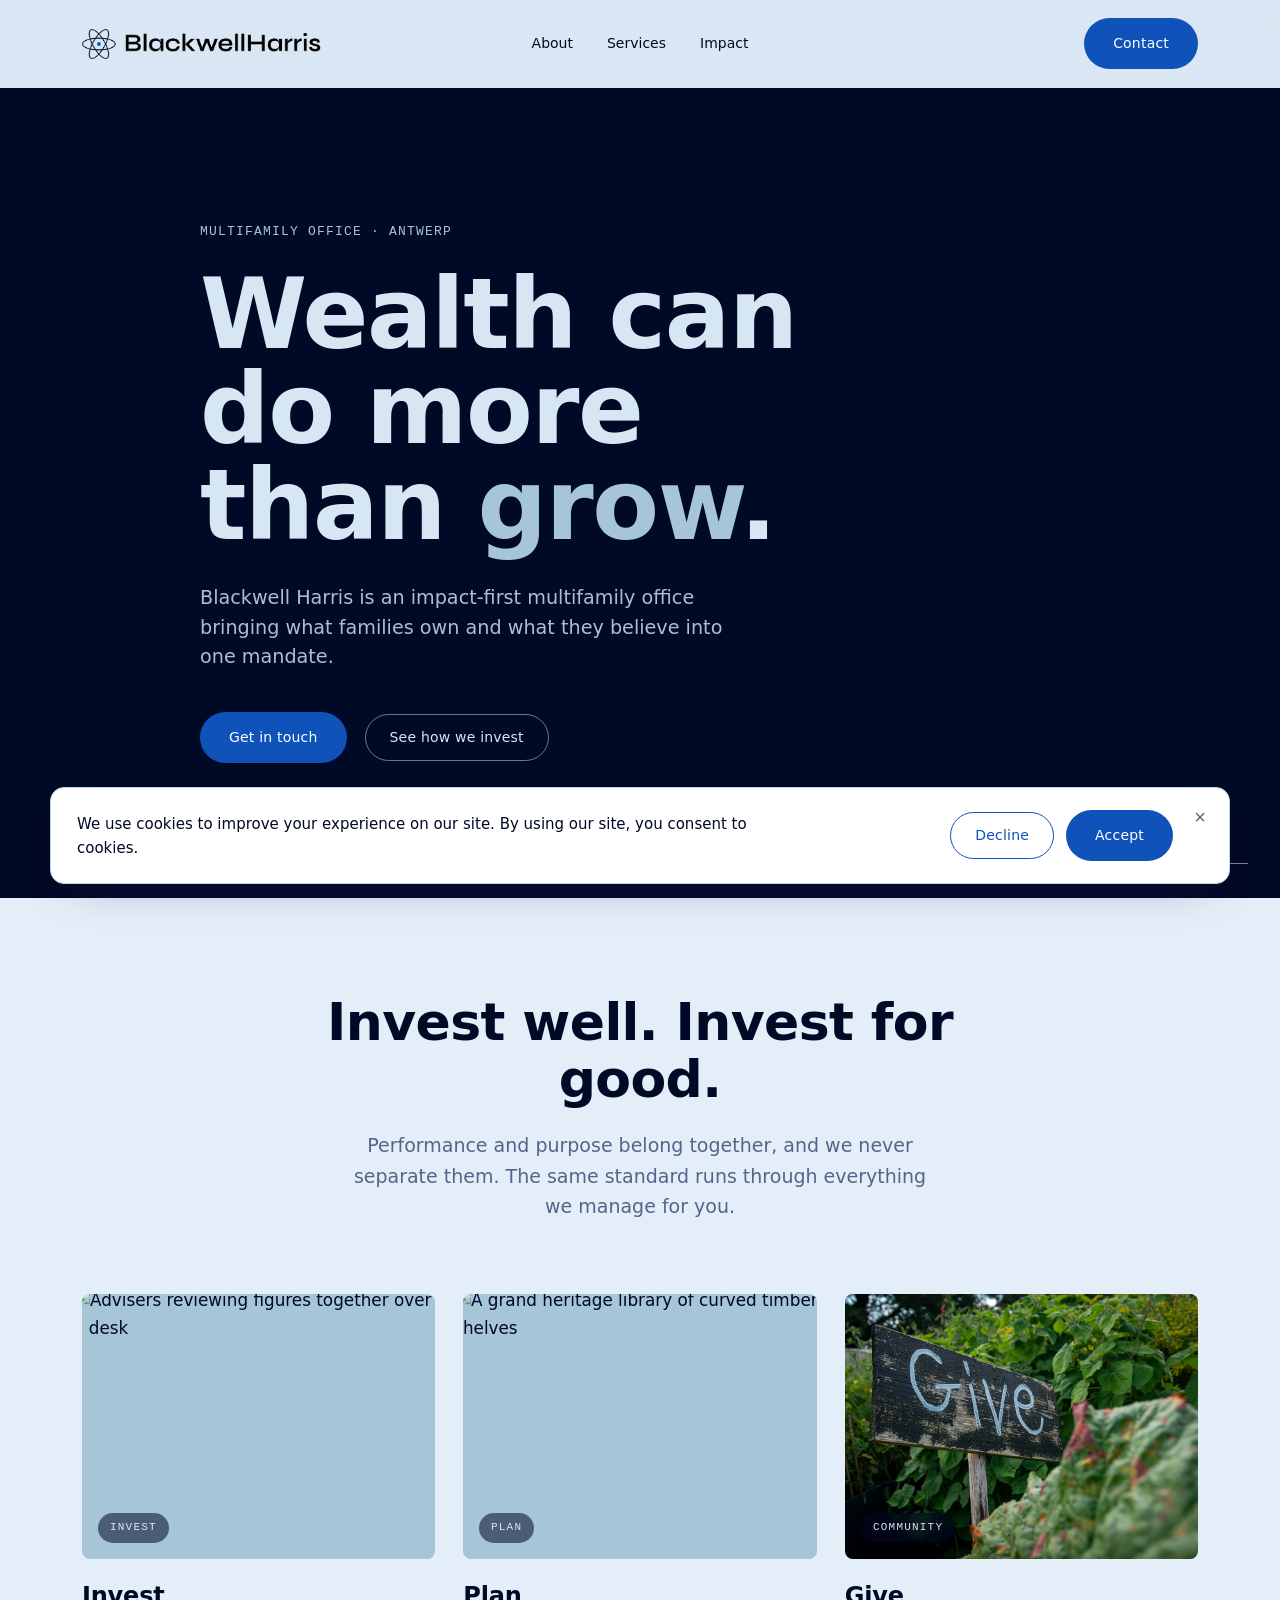
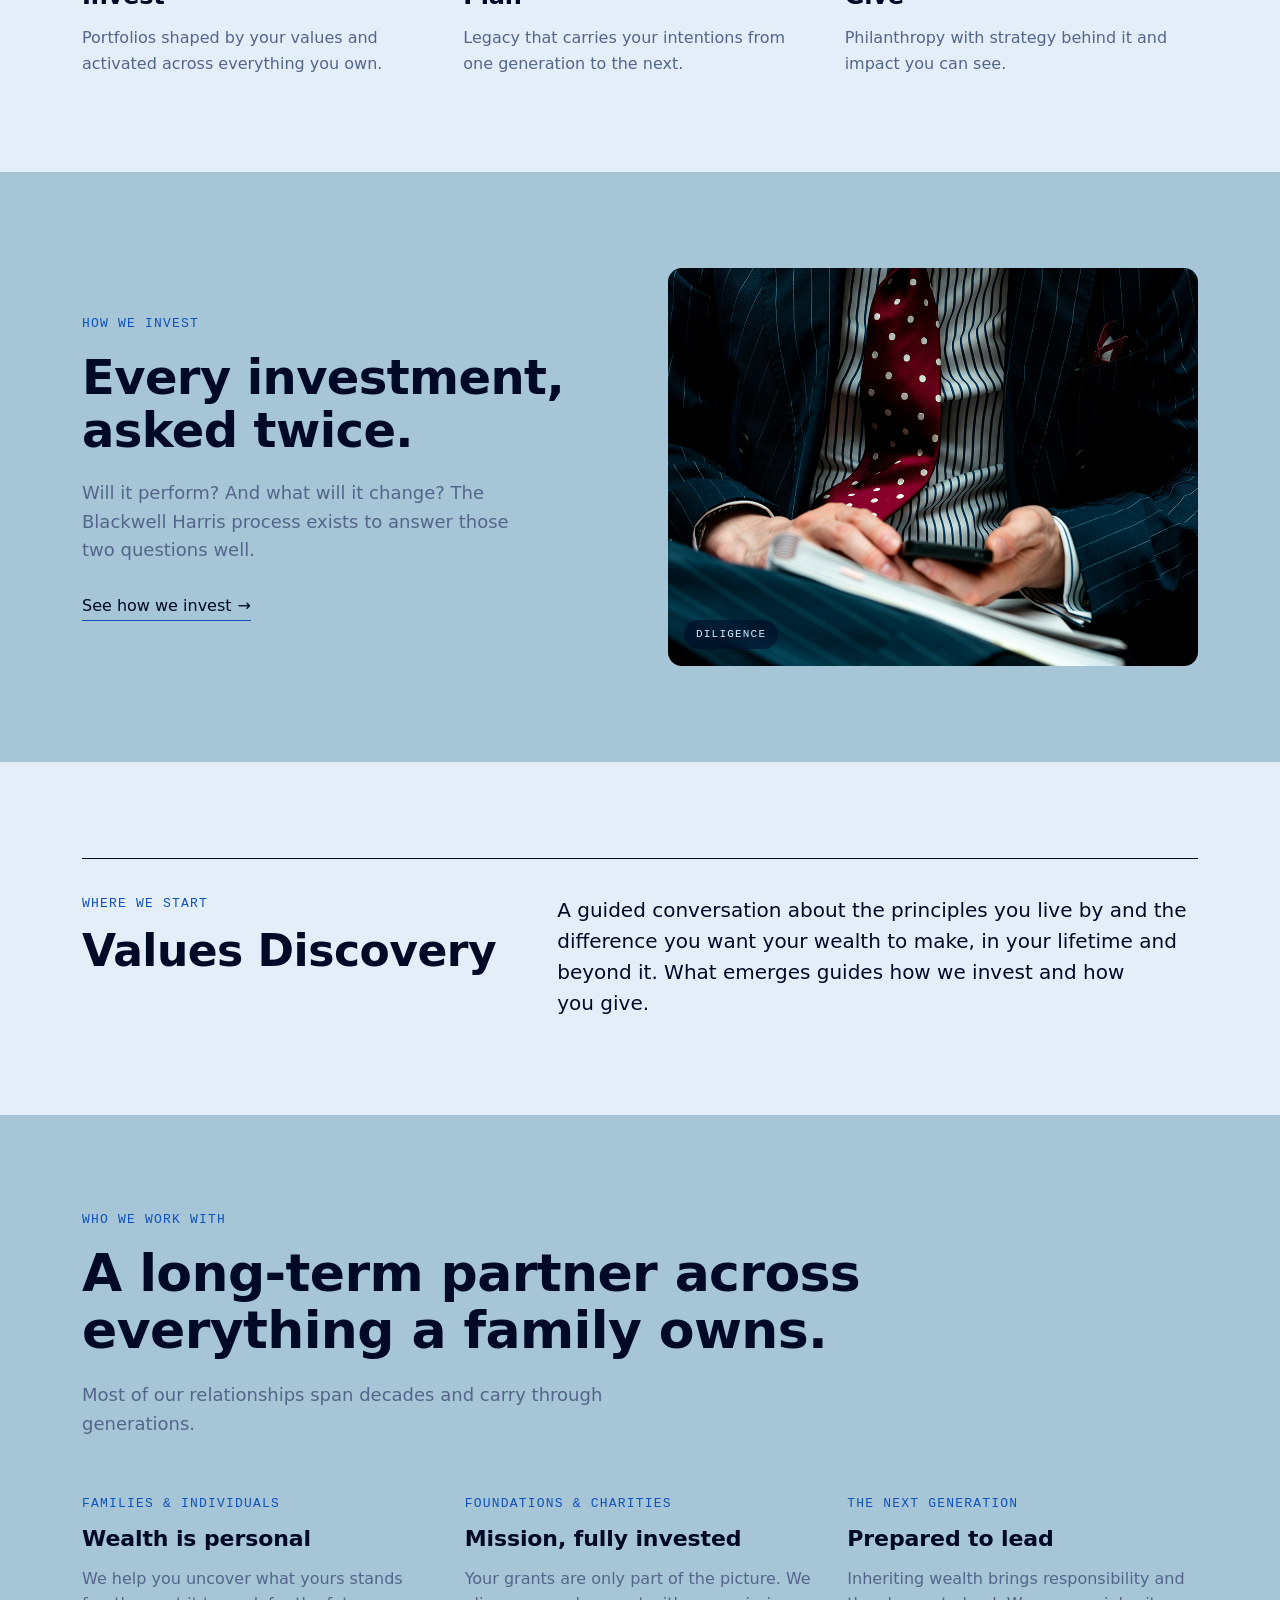
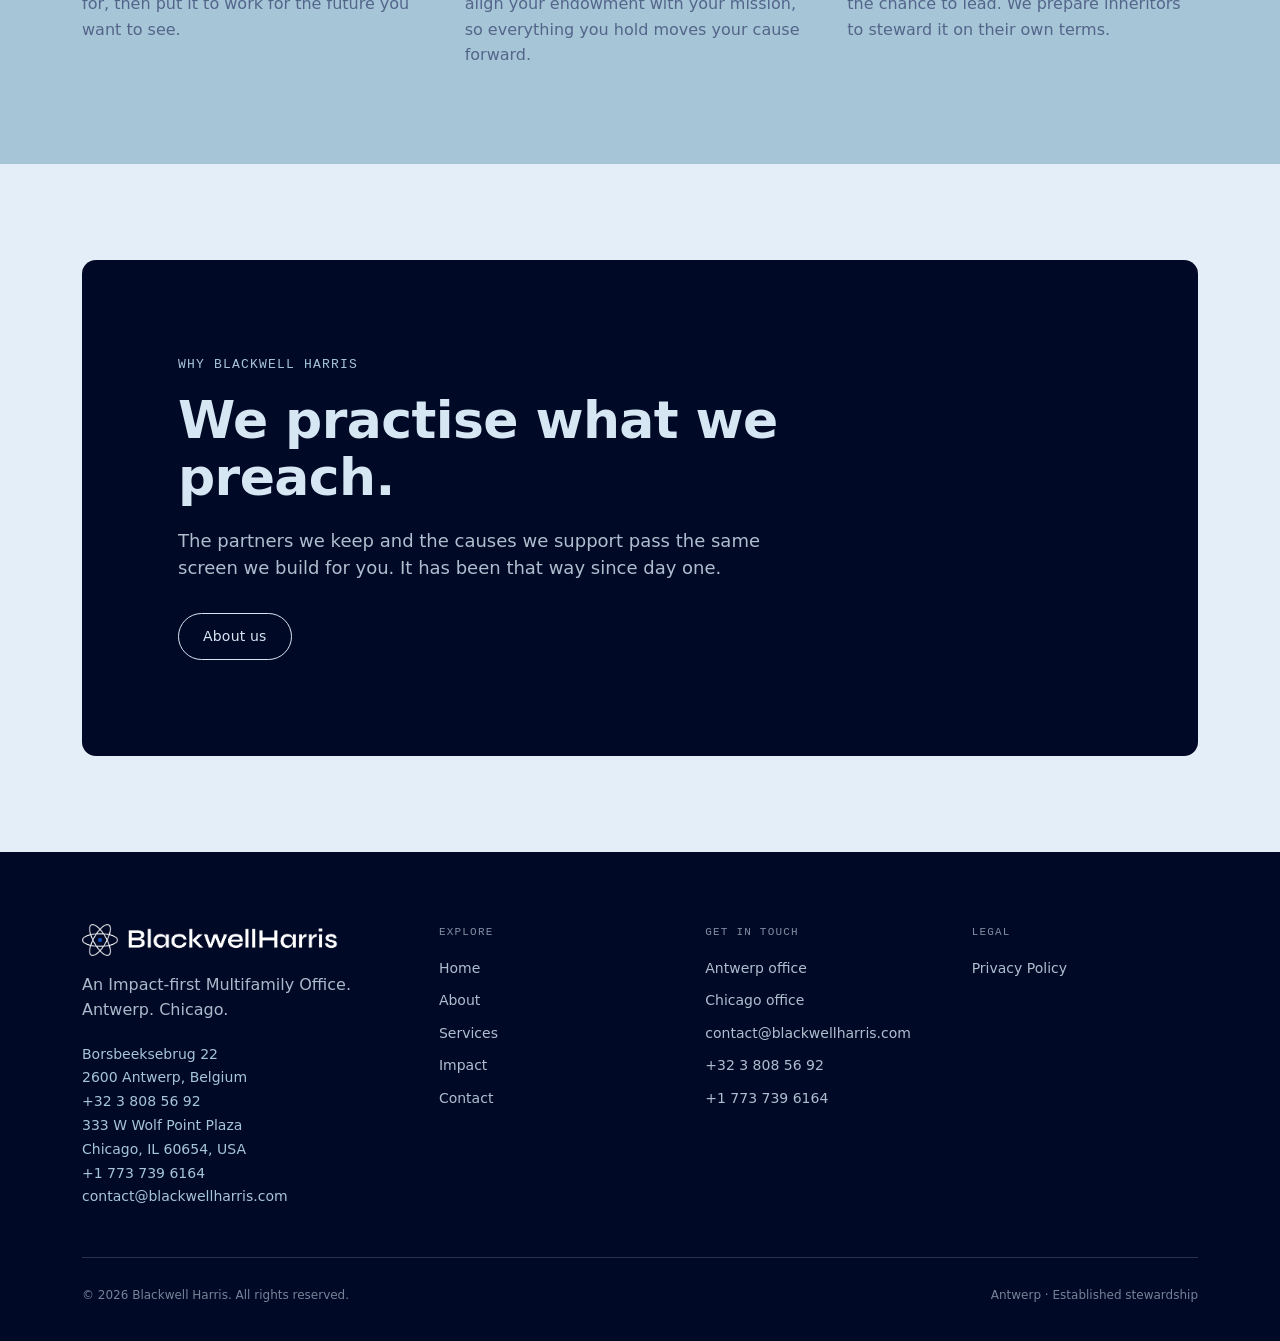
==== commit 247fc56c: "Add files via upload" ====
--- a/index.html
+++ b/index.html
@@ -1,5 +1,3 @@
-<!-- @dsCard group="Website" viewport="1280x880" name="Blackwell Harris — Home" subtitle="Full interactive site composing every DS component" -->
-<!-- @startingPoint section="Website" subtitle="Impact-first multifamily office — full home page" viewport="1280x880" -->
 <!DOCTYPE html>
 <html lang="en">
 <head>
@@ -7,16 +5,12 @@
 <meta name="viewport" content="width=device-width, initial-scale=1">
 <title>Blackwell Harris | Impact-First Multifamily Office</title>
 <meta name="description" content="Blackwell Harris is an impact-first multifamily office uniting what families own with what they believe.">
-<link rel="icon" type="image/png" sizes="32x32" href="assets/favicon-32.png?v=2">
-<link rel="icon" type="image/png" sizes="16x16" href="assets/favicon-16.png?v=2">
-<link rel="icon" type="image/png" href="assets/favicon.png?v=2">
-<link rel="apple-touch-icon" sizes="180x180" href="assets/apple-touch-icon.png?v=2">
-<link rel="stylesheet" href="../../styles.css">
-<script src="https://unpkg.com/react@18.3.1/umd/react.development.js" integrity="sha384-hD6/rw4ppMLGNu3tX5cjIb+uRZ7UkRJ6BPkLpg4hAu/6onKUg4lLsHAs9EBPT82L" crossorigin="anonymous"></script>
-<script src="https://unpkg.com/react-dom@18.3.1/umd/react-dom.development.js" integrity="sha384-u6aeetuaXnQ38mYT8rp6sbXaQe3NL9t+IBXmnYxwkUI2Hw4bsp2Wvmx4yRQF1uAm" crossorigin="anonymous"></script>
-<script src="https://unpkg.com/@babel/standalone@7.29.0/babel.min.js" integrity="sha384-m08KidiNqLdpJqLq95G/LEi8Qvjl/xUYll3QILypMoQ65QorJ9Lvtp2RXYGBFj1y" crossorigin="anonymous"></script>
-<script src="https://unpkg.com/lucide@0.460.0/dist/umd/lucide.min.js"></script>
-<script src="../../_ds_bundle.js"></script>
+<link rel="icon" type="image/png" sizes="32x32" href="assets/favicon-32.png">
+<link rel="icon" type="image/png" sizes="16x16" href="assets/favicon-16.png">
+<link rel="icon" type="image/png" href="assets/favicon.png">
+<link rel="apple-touch-icon" sizes="180x180" href="assets/apple-touch-icon.png">
+<link rel="stylesheet" href="styles.css">
+<link rel="stylesheet" href="components.css">
 <style>
   html { scroll-behavior: smooth; }
   body { margin: 0; background: var(--surface-page); }
@@ -24,12 +18,7 @@
 </style>
 </head>
 <body>
-  <div id="root"></div>
-  <script type="text/babel" src="tweaks-panel.jsx"></script>
-  <script type="text/babel" src="shared.jsx?v=12"></script>
-  <script type="text/babel" src="home.jsx?v=4"></script>
-  <script type="text/babel" data-presets="react">
-    window.BHShared.mountPage(window.HomePage, 'Home');
-  </script>
+<div id="root"><div><header class="bh-nav"><div class="bh-nav__inner"><a class="bh-nav__brand" href="index.html"><img src="assets/logo.png" alt="Blackwell Harris"></a><nav class="bh-nav__menu"><a href="about.html" class="bh-nav__link">About</a><a href="services.html" class="bh-nav__link">Services</a><a href="impact.html" class="bh-nav__link">Impact</a></nav><div class="bh-nav__right"><a class="bh-btn bh-btn--primary" href="contact.html">Contact</a><button class="bh-nav__burger" aria-label="Menu">☰</button></div></div></header><main><div><section style="position: relative; min-height: clamp(580px, 90vh, 940px); display: flex; align-items: center; overflow: hidden; background: var(--bh-deep-navy); isolation: isolate;"><video src="assets/bu_2.mp4" autoplay="" loop="" muted playsinline="" preload="metadata" style="position: absolute; inset: 0px; width: 100%; height: 100%; object-fit: cover; z-index: 0;"></video><div style="position: absolute; inset: 0px; z-index: 1; background: linear-gradient(rgba(0, 9, 38, 0.58) 0%, rgba(0, 9, 38, 0.2) 32%, rgba(0, 9, 38, 0.86) 100%), linear-gradient(90deg, rgba(0, 9, 38, 0.66) 0%, rgba(0, 9, 38, 0) 64%);"></div><div style="max-width: var(--container-max); margin: 0px auto; padding: 96px 32px; box-sizing: border-box; position: relative; z-index: 2;"><div style="max-width: 880px;"><div class="bh-reveal"><div style="font-family: var(--font-mono); font-size: var(--type-mono-size); font-weight: var(--type-mono-weight); line-height: var(--type-mono-leading); letter-spacing: var(--type-mono-tracking); text-transform: uppercase; color: var(--bh-powder-blue); margin-bottom: 26px;">Multifamily Office · Antwerp</div></div><h1 class="bh-reveal d1" style="font-family: var(--font-display); font-size: clamp(48px, 7.6vw, 100px); font-weight: 700; line-height: 0.98; letter-spacing: -1.4px; color: var(--bh-on-dark); margin: 0px; text-wrap: balance;">Wealth can do more than <span style="color: var(--bh-powder-blue);">grow</span>.</h1><p class="bh-reveal d2" style="font-family: var(--font-body); font-size: clamp(18px, 1.5vw, 21px); line-height: 1.55; color: var(--bh-on-dark); opacity: 0.82; margin: 30px 0px 0px; max-width: 540px;">Blackwell Harris is an impact-first multifamily office bringing what families own and what they believe into one mandate.</p><div class="bh-reveal d3" style="display: flex; gap: 18px; align-items: center; margin-top: 40px; flex-wrap: wrap;"><a class="bh-btn bh-btn--primary" href="contact.html">Get in touch</a><a class="bh-btn bh-btn--outline" href="services.html" style="color: var(--bh-on-dark); border-color: rgba(214, 230, 243, 0.5);">See how we invest</a></div></div></div><div aria-hidden="true" style="position: absolute; right: 32px; bottom: 26px; z-index: 2; font-family: var(--font-mono); font-size: 11px; letter-spacing: 1.6px; text-transform: uppercase; color: var(--bh-on-dark); opacity: 0.55; display: flex; align-items: center; gap: 10px;"><span>Antwerp, Belgium</span><span style="width: 30px; height: 1px; background: currentcolor;"></span></div></section><section style="padding: 96px 0px 72px;"><div style="max-width: var(--container-max); margin: 0px auto; padding: 0px 32px; box-sizing: border-box;"><div class="bh-reveal" style="max-width: 760px; margin: 0px auto; text-align: center;"><h2 style="font-family: var(--font-display); font-size: clamp(32px, 4.6vw, 52px); font-weight: 600; line-height: 1.1; letter-spacing: -0.6px; color: var(--text-primary); margin: 0px;">Invest well. Invest for good.</h2><p style="font-family: var(--font-body); font-size: 19px; line-height: 1.6; color: var(--text-muted); margin: 22px auto 0px; max-width: 600px;">Performance and purpose belong together, and we never separate them. The same standard runs through everything we manage for you.</p></div></div></section><section style="padding: 0px 0px 96px;"><div style="max-width: var(--container-max); margin: 0px auto; padding: 0px 32px; box-sizing: border-box;"><div style="display: grid; grid-template-columns: repeat(auto-fit, minmax(280px, 1fr)); gap: 28px;"><div class="bh-reveal d1"><div class="bh-card-hoverable" style="display: flex; flex-direction: column; gap: 18px;"><div class="bh-media bh-media--md bh-media--zoom" style="aspect-ratio: 4 / 3;"><img class="bh-media__img" src="https://images.unsplash.com/photo-1454165804606-c3d57bc86b40?fm=jpg&amp;q=80&amp;w=1600&amp;auto=format&amp;fit=crop" alt="Advisers reviewing figures together over a desk"><div class="bh-media__cap">Invest</div></div><div style="display: flex; flex-direction: column; gap: 10px;"><h3 style="font-family: var(--font-display); font-size: 24px; font-weight: 600; letter-spacing: -0.2px; color: var(--text-primary); margin: 0px;">Invest</h3><p style="font-family: var(--font-body); font-size: 16px; line-height: 1.6; color: var(--text-muted); margin: 0px;">Portfolios shaped by your values and activated across everything you own.</p></div></div></div><div class="bh-reveal d2"><div class="bh-card-hoverable" style="display: flex; flex-direction: column; gap: 18px;"><div class="bh-media bh-media--md bh-media--zoom" style="aspect-ratio: 4 / 3;"><img class="bh-media__img" src="https://images.unsplash.com/photo-1568667256549-094345857637?fm=jpg&amp;q=80&amp;w=1600&amp;auto=format&amp;fit=crop" alt="A grand heritage library of curved timber shelves"><div class="bh-media__cap">Plan</div></div><div style="display: flex; flex-direction: column; gap: 10px;"><h3 style="font-family: var(--font-display); font-size: 24px; font-weight: 600; letter-spacing: -0.2px; color: var(--text-primary); margin: 0px;">Plan</h3><p style="font-family: var(--font-body); font-size: 16px; line-height: 1.6; color: var(--text-muted); margin: 0px;">Legacy that carries your intentions from one generation to the next.</p></div></div></div><div class="bh-reveal d3"><div class="bh-card-hoverable" style="display: flex; flex-direction: column; gap: 18px;"><div class="bh-media bh-media--md bh-media--zoom" style="aspect-ratio: 4 / 3;"><img class="bh-media__img" src="assets/give1.png" alt="A hand-painted 'Give' sign in a community garden"><div class="bh-media__cap">Community</div></div><div style="display: flex; flex-direction: column; gap: 10px;"><h3 style="font-family: var(--font-display); font-size: 24px; font-weight: 600; letter-spacing: -0.2px; color: var(--text-primary); margin: 0px;">Give</h3><p style="font-family: var(--font-body); font-size: 16px; line-height: 1.6; color: var(--text-muted); margin: 0px;">Philanthropy with strategy behind it and impact you can see.</p></div></div></div></div></div></section><section style="padding: 96px 0px; background: var(--bh-soft-stone);"><div style="max-width: var(--container-max); margin: 0px auto; padding: 0px 32px; box-sizing: border-box;"><div style="display: grid; grid-template-columns: repeat(auto-fit, minmax(320px, 1fr)); gap: 56px; align-items: center;"><div class="bh-reveal"><div style="font-family: var(--font-mono); font-size: var(--type-mono-size); font-weight: var(--type-mono-weight); line-height: var(--type-mono-leading); letter-spacing: var(--type-mono-tracking); text-transform: uppercase; color: var(--text-accent); margin-bottom: 18px;">How we invest</div><h2 style="font-family: var(--font-display); font-size: clamp(32px, 4.4vw, 48px); font-weight: 600; line-height: 1.1; letter-spacing: -0.6px; color: var(--text-primary); margin: 0px;">Every investment, asked twice.</h2><p style="font-family: var(--font-body); font-size: 18px; line-height: 1.6; color: var(--text-muted); margin: 22px 0px 0px; max-width: 460px;">Will it perform? And what will it change? The Blackwell Harris process exists to answer those two questions well.</p><div style="margin-top: 28px;"><a href="services.html" class="bh-link bh-link--read"><span>See how we invest</span><span class="bh-link__arrow" aria-hidden="true">→</span><span class="bh-link__u" aria-hidden="true"></span></a></div></div><div class="bh-reveal d1"><div class="bh-media bh-media--zoom" style="aspect-ratio: 4 / 3;"><img class="bh-media__img" src="assets/eve1.png" alt="An adviser in a tailored suit reviewing notes on a phone"><div class="bh-media__cap">Diligence</div></div></div></div></div></section><section style="padding: 96px 0px;"><div style="max-width: var(--container-max); margin: 0px auto; padding: 0px 32px; box-sizing: border-box;"><div class="bh-reveal" style="border-top: 1px solid var(--bh-deep-blue); padding-top: 36px; display: grid; grid-template-columns: minmax(0px, 0.8fr) minmax(0px, 1.2fr); gap: 48px;"><div><div style="font-family: var(--font-mono); font-size: var(--type-mono-size); font-weight: var(--type-mono-weight); line-height: var(--type-mono-leading); letter-spacing: var(--type-mono-tracking); text-transform: uppercase; color: var(--text-accent); margin-bottom: 14px;">Where we start</div><h2 style="font-family: var(--font-display); font-size: clamp(30px, 3.6vw, 44px); font-weight: 600; line-height: 1.1; letter-spacing: -0.5px; color: var(--text-primary); margin: 0px;">Values Discovery</h2></div><p style="font-family: var(--font-body); font-size: 20px; line-height: 1.55; color: var(--text-primary); margin: 0px; max-width: 640px;">A guided conversation about the principles you live by and the difference you want your wealth to make, in your lifetime and beyond it. What emerges guides how we invest and how you&nbsp;give.</p></div></div></section><section style="padding: 96px 0px; background: var(--bh-soft-stone);"><div style="max-width: var(--container-max); margin: 0px auto; padding: 0px 32px; box-sizing: border-box;"><div class="bh-reveal" style="text-align: left; margin-bottom: 56px; max-width: 820px; margin-left: 0px; margin-right: 0px;"><div style="font-family: var(--font-mono); font-size: var(--type-mono-size); font-weight: var(--type-mono-weight); line-height: var(--type-mono-leading); letter-spacing: var(--type-mono-tracking); text-transform: uppercase; color: var(--text-accent); margin-bottom: 16px;">Who we work with</div><h2 style="font-family: var(--font-display); font-size: clamp(34px, 4.4vw, 52px); font-weight: 600; line-height: 1.1; letter-spacing: -0.6px; color: var(--text-primary); margin: 0px;">A long-term partner across everything a family owns.</h2><p style="font-family: var(--font-body); font-size: 18px; line-height: 1.6; color: var(--text-muted); margin: 22px 0px 0px; max-width: 620px;">Most of our relationships span decades and carry through generations.</p></div><div style="display: grid; grid-template-columns: repeat(auto-fit, minmax(280px, 1fr)); gap: 32px;"><div class="bh-reveal d1"><div class="bh-ico-host" style="display: flex; flex-direction: column; gap: 12px;"><div style="font-family: var(--font-mono); font-size: var(--type-mono-size); font-weight: var(--type-mono-weight); line-height: var(--type-mono-leading); letter-spacing: var(--type-mono-tracking); text-transform: uppercase; color: var(--text-accent);">Families &amp; Individuals</div><h3 style="font-family: var(--font-display); font-size: 22px; font-weight: 600; line-height: 1.3; letter-spacing: -0.1px; color: var(--text-primary); margin: 0px;">Wealth is personal</h3><p style="font-family: var(--font-body); font-size: 16px; line-height: 1.6; color: var(--text-muted); margin: 0px;">We help you uncover what yours stands for, then put it to work for the future you want to see.</p></div></div><div class="bh-reveal d2"><div class="bh-ico-host" style="display: flex; flex-direction: column; gap: 12px;"><div style="font-family: var(--font-mono); font-size: var(--type-mono-size); font-weight: var(--type-mono-weight); line-height: var(--type-mono-leading); letter-spacing: var(--type-mono-tracking); text-transform: uppercase; color: var(--text-accent);">Foundations &amp; Charities</div><h3 style="font-family: var(--font-display); font-size: 22px; font-weight: 600; line-height: 1.3; letter-spacing: -0.1px; color: var(--text-primary); margin: 0px;">Mission, fully invested</h3><p style="font-family: var(--font-body); font-size: 16px; line-height: 1.6; color: var(--text-muted); margin: 0px;">Your grants are only part of the picture. We align your endowment with your mission, so everything you hold moves your cause forward.</p></div></div><div class="bh-reveal d3"><div class="bh-ico-host" style="display: flex; flex-direction: column; gap: 12px;"><div style="font-family: var(--font-mono); font-size: var(--type-mono-size); font-weight: var(--type-mono-weight); line-height: var(--type-mono-leading); letter-spacing: var(--type-mono-tracking); text-transform: uppercase; color: var(--text-accent);">The Next Generation</div><h3 style="font-family: var(--font-display); font-size: 22px; font-weight: 600; line-height: 1.3; letter-spacing: -0.1px; color: var(--text-primary); margin: 0px;">Prepared to lead</h3><p style="font-family: var(--font-body); font-size: 16px; line-height: 1.6; color: var(--text-muted); margin: 0px;">Inheriting wealth brings responsibility and the chance to lead. We prepare inheritors to steward it on their own terms.</p></div></div></div></div></section><section style="padding: 96px 0px;"><div style="max-width: var(--container-max); margin: 0px auto; padding: 0px 32px; box-sizing: border-box;"><div class="bh-reveal"><section class="bh-band"><div class="bh-band__inner"><div style="font-family: var(--font-mono); font-size: var(--type-mono-size); font-weight: var(--type-mono-weight); line-height: var(--type-mono-leading); letter-spacing: var(--type-mono-tracking); text-transform: uppercase; color: var(--bh-powder-blue);">Why Blackwell Harris</div><h2 class="bh-band__h">We practise what we preach.</h2><p class="bh-band__b">The partners we keep and the causes we support pass the same screen we build for you. It has been that way since day one.</p><div class="bh-band__actions"><a class="bh-btn bh-btn--outline" href="about.html" style="color: var(--bh-on-dark); border-color: var(--bh-on-dark);">About us</a></div></div></section></div></div></section></div></main><footer class="bh-footer"><div class="bh-footer__inner"><div class="bh-footer__top"><div><div class="bh-footer__brand"><img src="assets/logo-light.png" alt="Blackwell Harris"></div><p class="bh-footer__prompt">An Impact-first Multifamily Office. Antwerp. Chicago.</p><address class="bh-footer__addr"><div>Borsbeeksebrug 22</div><div>2600 Antwerp, Belgium</div><div>+32 3 808 56 92</div><div></div><div>333 W Wolf Point Plaza</div><div>Chicago, IL 60654, USA</div><div>+1 773 739 6164</div><div></div><div>contact@blackwellharris.com</div></address></div><div><div class="bh-footer__coltitle">Explore</div><nav class="bh-footer__links"><a href="index.html">Home</a><a href="about.html">About</a><a href="services.html">Services</a><a href="impact.html">Impact</a><a href="contact.html">Contact</a></nav></div><div><div class="bh-footer__coltitle">Get in touch</div><nav class="bh-footer__links"><a href="contact.html">Antwerp office</a><a href="contact.html">Chicago office</a><a href="mailto:contact@blackwellharris.com">contact@blackwellharris.com</a><a href="tel:+3238085692">+32 3 808 56 92</a><a href="tel:+17737396164">+1 773 739 6164</a></nav></div><div><div class="bh-footer__coltitle">Legal</div><nav class="bh-footer__links"><a href="privacy.html">Privacy Policy</a></nav></div></div><div class="bh-footer__bottom"><span class="bh-footer__micro">© 2026 Blackwell Harris. All rights reserved.</span><span class="bh-footer__micro">Antwerp · Established stewardship</span></div></div></footer></div></div>
+<script src="site.js" defer></script>
 </body>
 </html>
--- a/components.css
+++ b/components.css
@@ -0,0 +1,239 @@
+/* ============================================================
+   Blackwell Harris — component styles (compiled, static build)
+   Vanilla CSS extracted from the design-system components.
+   Loaded after styles.css (which provides tokens + fonts).
+   ============================================================ */
+
+/* ---- Site navigation ---- */
+.bh-nav{
+  position:sticky;top:0;z-index:40;
+  background:rgba(214,230,243,.78);backdrop-filter:blur(10px);
+  border-bottom:1px solid transparent;
+  transition:border-color var(--duration-med) var(--ease),background var(--duration-med) var(--ease);
+}
+.bh-nav--scrolled{border-bottom-color:var(--bh-hairline);}
+.bh-nav__inner{
+  max-width:var(--container-max);margin:0 auto;padding:18px 32px;box-sizing:border-box;
+  display:grid;grid-template-columns:1fr auto 1fr;align-items:center;gap:24px;
+}
+.bh-nav__brand{font-family:var(--font-display);font-size:22px;font-weight:600;letter-spacing:-0.2px;color:var(--bh-ink);text-decoration:none;}
+.bh-nav__menu{display:flex;align-items:center;justify-content:center;gap:34px;}
+.bh-nav__link{
+  position:relative;font-family:var(--font-body);font-size:var(--type-caption-size);
+  color:var(--text-primary);text-decoration:none;padding:4px 0;
+}
+.bh-nav__link::after{
+  content:"";position:absolute;left:0;right:0;bottom:-2px;height:1px;background:var(--color-primary);
+  transform:scaleX(0);transform-origin:left center;transition:transform var(--duration-med) var(--ease);
+}
+.bh-nav__link:hover::after,.bh-nav__link--active::after{transform:scaleX(1);}
+.bh-nav__link--active{color:var(--bh-ink);}
+.bh-nav__right{display:flex;justify-content:flex-end;align-items:center;gap:14px;}
+.bh-nav__burger{display:none;background:none;border:0;cursor:pointer;color:var(--bh-ink);font-size:20px;}
+@media (max-width:860px){
+  .bh-nav__inner{grid-template-columns:1fr auto;}
+  .bh-nav__menu{display:none;}
+  .bh-nav__burger{display:block;}
+  .bh-nav__right .bh-btn{display:none;}
+}
+.bh-nav__brand{display:inline-flex;align-items:center;line-height:0;}
+.bh-nav__brand img{height:30px;width:auto;display:block;}
+@media (max-width:480px){ .bh-nav__brand img{height:24px;} }
+/* mobile menu open state (toggled by site.js) */
+.bh-nav--open .bh-nav__menu{
+  display:flex;flex-direction:column;align-items:flex-start;gap:18px;
+  position:absolute;left:0;right:0;top:100%;background:var(--bh-powder-blue);
+  padding:24px 32px;border-bottom:1px solid var(--bh-hairline);
+}
+
+/* ---- Buttons ---- */
+.bh-btn{
+  font-family:var(--font-body);
+  font-size:var(--type-button-size);
+  font-weight:var(--type-button-weight);
+  letter-spacing:var(--type-button-tracking);
+  line-height:var(--type-button-leading);
+  display:inline-flex;align-items:center;justify-content:center;gap:8px;white-space:nowrap;
+  border:1px solid transparent;cursor:pointer;text-decoration:none;
+  transition:background var(--duration-med) var(--ease),
+             color var(--duration-med) var(--ease),
+             border-color var(--duration-med) var(--ease),
+             transform var(--duration-med) var(--ease),
+             box-shadow var(--duration-med) var(--ease);
+}
+.bh-btn:disabled,.bh-btn[aria-disabled="true"]{opacity:.45;cursor:not-allowed;pointer-events:none;}
+.bh-btn--primary{
+  background:var(--color-primary);color:var(--color-on-primary);
+  border-radius:var(--radius-pill);padding:14px 28px;
+}
+.bh-btn--primary:hover{background:var(--color-primary-hover);transform:translateY(-2px);box-shadow:var(--shadow-button);}
+.bh-btn--outline{
+  background:transparent;color:var(--color-primary);
+  border-color:var(--color-primary);
+  border-radius:var(--radius-pill);padding:12px 24px;
+}
+.bh-btn--outline:hover{background:var(--color-primary);color:var(--color-on-primary);transform:translateY(-2px);}
+.bh-btn--secondary{
+  background:transparent;color:var(--text-primary);
+  border-radius:var(--radius-xs);padding:8px 0;
+  border-bottom:1px solid currentColor;border-radius:0;
+  font-weight:var(--type-body-weight);
+}
+.bh-btn--secondary:hover{color:var(--text-accent);}
+.bh-btn--block{display:flex;width:100%;}
+
+/* ---- Text link ---- */
+.bh-link{
+  font-family:var(--font-body);font-size:var(--type-body-size);
+  color:var(--text-primary);text-decoration:none;
+  display:inline-flex;align-items:center;gap:6px;
+  position:relative;cursor:pointer;
+  transition:color var(--duration-fast) var(--ease);
+}
+.bh-link__u{
+  position:absolute;left:0;right:0;bottom:-2px;height:1px;
+  background:var(--bh-pale-brown);transform-origin:right center;
+  transition:transform var(--duration-med) var(--ease);
+}
+.bh-link:hover .bh-link__u{transform:scaleX(0);}
+.bh-link:hover{color:var(--text-accent);}
+.bh-link__arrow{transition:transform var(--duration-med) var(--ease);}
+.bh-link:hover .bh-link__arrow{transform:translateX(5px);}
+.bh-link--nav{color:var(--text-primary);}
+.bh-link--nav .bh-link__u{background:var(--color-primary);transform:scaleX(0);transform-origin:left center;}
+.bh-link--nav:hover{color:var(--text-primary);}
+.bh-link--nav:hover .bh-link__u{transform:scaleX(1);}
+
+/* ---- Media frame ---- */
+.bh-media{
+  position:relative;overflow:hidden;background:var(--bh-soft-stone);
+  border-radius:var(--radius-lg);
+}
+.bh-media--md{border-radius:var(--radius-md);}
+.bh-media--sm{border-radius:var(--radius-sm);}
+.bh-media__img{
+  position:absolute;inset:0;width:100%;height:100%;object-fit:cover;display:block;
+  transform:scale(1.05);transition:transform var(--duration-zoom) var(--ease);
+}
+.bh-media--zoom:hover .bh-media__img{transform:scale(1);}
+.bh-media__cap{
+  position:absolute;left:16px;bottom:16px;z-index:2;
+  font-family:var(--font-mono);font-size:11px;letter-spacing:1.2px;text-transform:uppercase;
+  color:var(--bh-on-dark);background:rgba(0,9,38,.55);backdrop-filter:blur(6px);
+  padding:6px 12px;border-radius:var(--radius-full);
+}
+
+/* ---- Dark feature band ---- */
+.bh-band{
+  background:var(--bh-deep-blue);color:var(--bh-on-dark);
+  border-radius:var(--radius-lg);padding:96px;box-sizing:border-box;
+}
+.bh-band--flush{border-radius:0;}
+.bh-band__inner{max-width:var(--container-max);margin:0 auto;}
+.bh-band__h{
+  font-family:var(--font-display);font-weight:600;
+  font-size:52px;line-height:1.1;letter-spacing:-0.6px;
+  color:var(--bh-on-dark);margin:18px 0 0;max-width:20ch;
+}
+.bh-band__b{
+  font-family:var(--font-body);font-size:var(--type-bodylarge-size);line-height:var(--type-bodylarge-leading);
+  color:var(--bh-on-dark);opacity:.82;margin:20px 0 0;max-width:54ch;
+}
+.bh-band__actions{margin-top:32px;display:flex;gap:18px;flex-wrap:wrap;align-items:center;}
+@media (max-width:640px){ .bh-band{padding:56px 28px;} .bh-band__h{font-size:36px;} }
+
+/* ---- Trust logo strip ---- */
+.bh-trust{text-align:center;padding:16px 0;}
+.bh-trust__cap{
+  font-family:var(--font-body);font-size:clamp(19px, 1.8vw, 24px);font-weight:500;
+  color:var(--text-primary);margin:0 0 48px;letter-spacing:.1px;
+}
+.bh-trust__row{
+  display:flex;align-items:center;justify-content:center;
+  gap:72px;flex-wrap:wrap;
+}
+.bh-trust__mark{
+  font-family:var(--font-display);font-size:22px;font-weight:400;letter-spacing:.2px;
+  color:var(--text-muted);opacity:.75;white-space:nowrap;text-decoration:none;
+  display:inline-flex;align-items:center;
+  transition:opacity var(--duration-med) var(--ease),color var(--duration-med) var(--ease),transform var(--duration-med) var(--ease);
+}
+.bh-trust__mark:hover{opacity:1;color:var(--text-primary);transform:scale(1.04);}
+.bh-trust__img{height:60px;width:auto;display:block;object-fit:contain;}
+@media (max-width:640px){ .bh-trust__row{gap:40px;} .bh-trust__mark{font-size:18px;} .bh-trust__img{height:42px;} }
+
+/* ---- Footer ---- */
+.bh-footer{background:var(--bh-deep-blue);color:var(--bh-on-dark);padding:72px 0 36px;}
+.bh-footer__inner{max-width:var(--container-max);margin:0 auto;padding:0 32px;box-sizing:border-box;}
+.bh-footer__top{display:grid;grid-template-columns:1.4fr repeat(3,1fr);gap:40px;padding-bottom:48px;border-bottom:1px solid rgba(214,230,243,.18);}
+.bh-footer__brand{font-family:var(--font-display);font-size:28px;font-weight:600;line-height:1.1;color:var(--bh-on-dark);}
+.bh-footer__brand img{height:32px;width:auto;display:block;}
+.bh-footer__prompt{font-family:var(--font-body);font-size:var(--type-body-size);line-height:1.6;color:var(--bh-on-dark);opacity:.8;margin:16px 0 0;max-width:30ch;}
+.bh-footer__addr{font-family:var(--font-body);font-size:var(--type-caption-size);line-height:1.7;color:var(--bh-powder-blue);font-style:normal;margin-top:20px;}
+.bh-footer__coltitle{font-family:var(--font-mono);font-size:11px;letter-spacing:1.2px;text-transform:uppercase;color:var(--bh-on-dark);opacity:.6;margin-bottom:16px;}
+.bh-footer__links{display:flex;flex-direction:column;gap:10px;}
+.bh-footer__links a{font-family:var(--font-body);font-size:var(--type-caption-size);color:var(--bh-on-dark);opacity:.82;text-decoration:none;transition:opacity var(--duration-fast) var(--ease),color var(--duration-fast) var(--ease);width:fit-content;}
+.bh-footer__links a:hover{opacity:1;color:var(--bh-powder-blue);}
+.bh-footer__bottom{display:flex;align-items:center;justify-content:space-between;gap:16px;padding-top:28px;flex-wrap:wrap;}
+.bh-footer__micro{font-family:var(--font-body);font-size:var(--type-micro-size);color:var(--bh-on-dark);opacity:.55;}
+@media (max-width:860px){ .bh-footer__top{grid-template-columns:1fr 1fr;} }
+@media (max-width:560px){ .bh-footer__top{grid-template-columns:1fr;} }
+
+/* ---- Shared: feature card, icon motion, process stack, cookie consent ---- */
+.bh-feature-card{
+  background:var(--surface-card);
+  border-radius:var(--radius-md);
+  padding:28px;box-sizing:border-box;height:100%;
+}
+.bh-ico{transition:color var(--duration-med) var(--ease);}
+.bh-ico svg{transition:transform var(--duration-med) var(--ease);transform-origin:50% 55%;}
+.bh-ico-host:hover .bh-ico{color:var(--bh-sapphire);}
+.bh-ico-host:hover .bh-ico svg{animation:bh-ico-rise .6s var(--ease);}
+@keyframes bh-ico-rise{
+  0%{transform:translateY(0) scale(1);}
+  45%{transform:translateY(-4px) scale(1.1);}
+  100%{transform:translateY(0) scale(1);}
+}
+.bh-proc{display:block;}
+.bh-proc__card{
+  position:sticky;transform-origin:top center;overflow:hidden;box-sizing:border-box;
+  background:var(--surface-card);border:1px solid var(--border-card);
+  border-radius:var(--radius-lg);padding:32px 28px;margin-bottom:24px;
+  box-shadow:0 2px 4px rgba(0,9,38,.05);
+  transition:transform var(--duration-med) var(--ease),box-shadow var(--duration-med) var(--ease);
+}
+.bh-proc__card:last-child{margin-bottom:0;}
+.bh-proc__card > *{position:relative;z-index:1;}
+.bh-proc__veil{position:absolute;inset:0;z-index:0;background:var(--bh-ice-blue);
+  opacity:var(--veil,0);transition:opacity var(--duration-med) var(--ease);pointer-events:none;}
+.bh-proc__num{font-family:var(--font-display);font-weight:600;font-size:38px;line-height:1;
+  color:var(--bh-pale-brown);margin-bottom:12px;}
+.bh-proc__h{font-family:var(--font-display);font-weight:600;font-size:24px;letter-spacing:-0.2px;
+  line-height:1.25;color:var(--text-primary);margin:0 0 8px;}
+.bh-proc__b{font-family:var(--font-body);font-size:16px;line-height:1.6;color:var(--text-muted);margin:0;}
+@media (min-width:760px){
+  .bh-proc__card{display:grid;grid-template-columns:120px minmax(0,1fr);gap:32px;
+    align-items:start;padding:40px 44px;margin-bottom:28px;}
+  .bh-proc__num{margin-bottom:0;font-size:44px;}
+  .bh-proc__b{max-width:640px;}
+}
+.bh-cookie{position:fixed;left:0;right:0;bottom:0;z-index:60;display:flex;justify-content:center;padding:16px;pointer-events:none;}
+.bh-cookie__card{pointer-events:auto;position:relative;width:100%;max-width:var(--container-max);
+  background:var(--surface-card);border:1px solid var(--border-card);border-radius:var(--radius-lg);
+  box-shadow:0 22px 44px -28px rgba(24,35,80,.5);
+  display:flex;flex-wrap:wrap;align-items:center;gap:16px 32px;padding:22px 56px 22px 26px;
+  animation:bh-cookie-in var(--duration-med) var(--ease);}
+.bh-cookie__text{flex:1 1 340px;margin:0;font-family:var(--font-body);font-size:15px;line-height:1.6;color:var(--text-primary);max-width:680px;}
+.bh-cookie__actions{display:flex;gap:12px;align-items:center;margin-left:auto;flex:0 0 auto;}
+.bh-cookie__close{position:absolute;top:14px;right:14px;width:30px;height:30px;display:flex;align-items:center;
+  justify-content:center;border:0;background:transparent;border-radius:var(--radius-full);cursor:pointer;
+  color:var(--text-muted);font-size:20px;line-height:1;transition:background var(--duration-fast) var(--ease),color var(--duration-fast) var(--ease);}
+.bh-cookie__close:hover{background:var(--bh-ice-blue);color:var(--text-primary);}
+@keyframes bh-cookie-in{from{opacity:0;transform:translateY(16px);}to{opacity:1;transform:none;}}
+@media (max-width:720px){
+  .bh-cookie{padding:12px;}
+  .bh-cookie__card{padding:20px 20px 22px;gap:18px;}
+  .bh-cookie__actions{width:100%;}
+  .bh-cookie__actions .bh-btn{flex:1;justify-content:center;}
+  .bh-cookie__close{top:10px;right:10px;}
+}
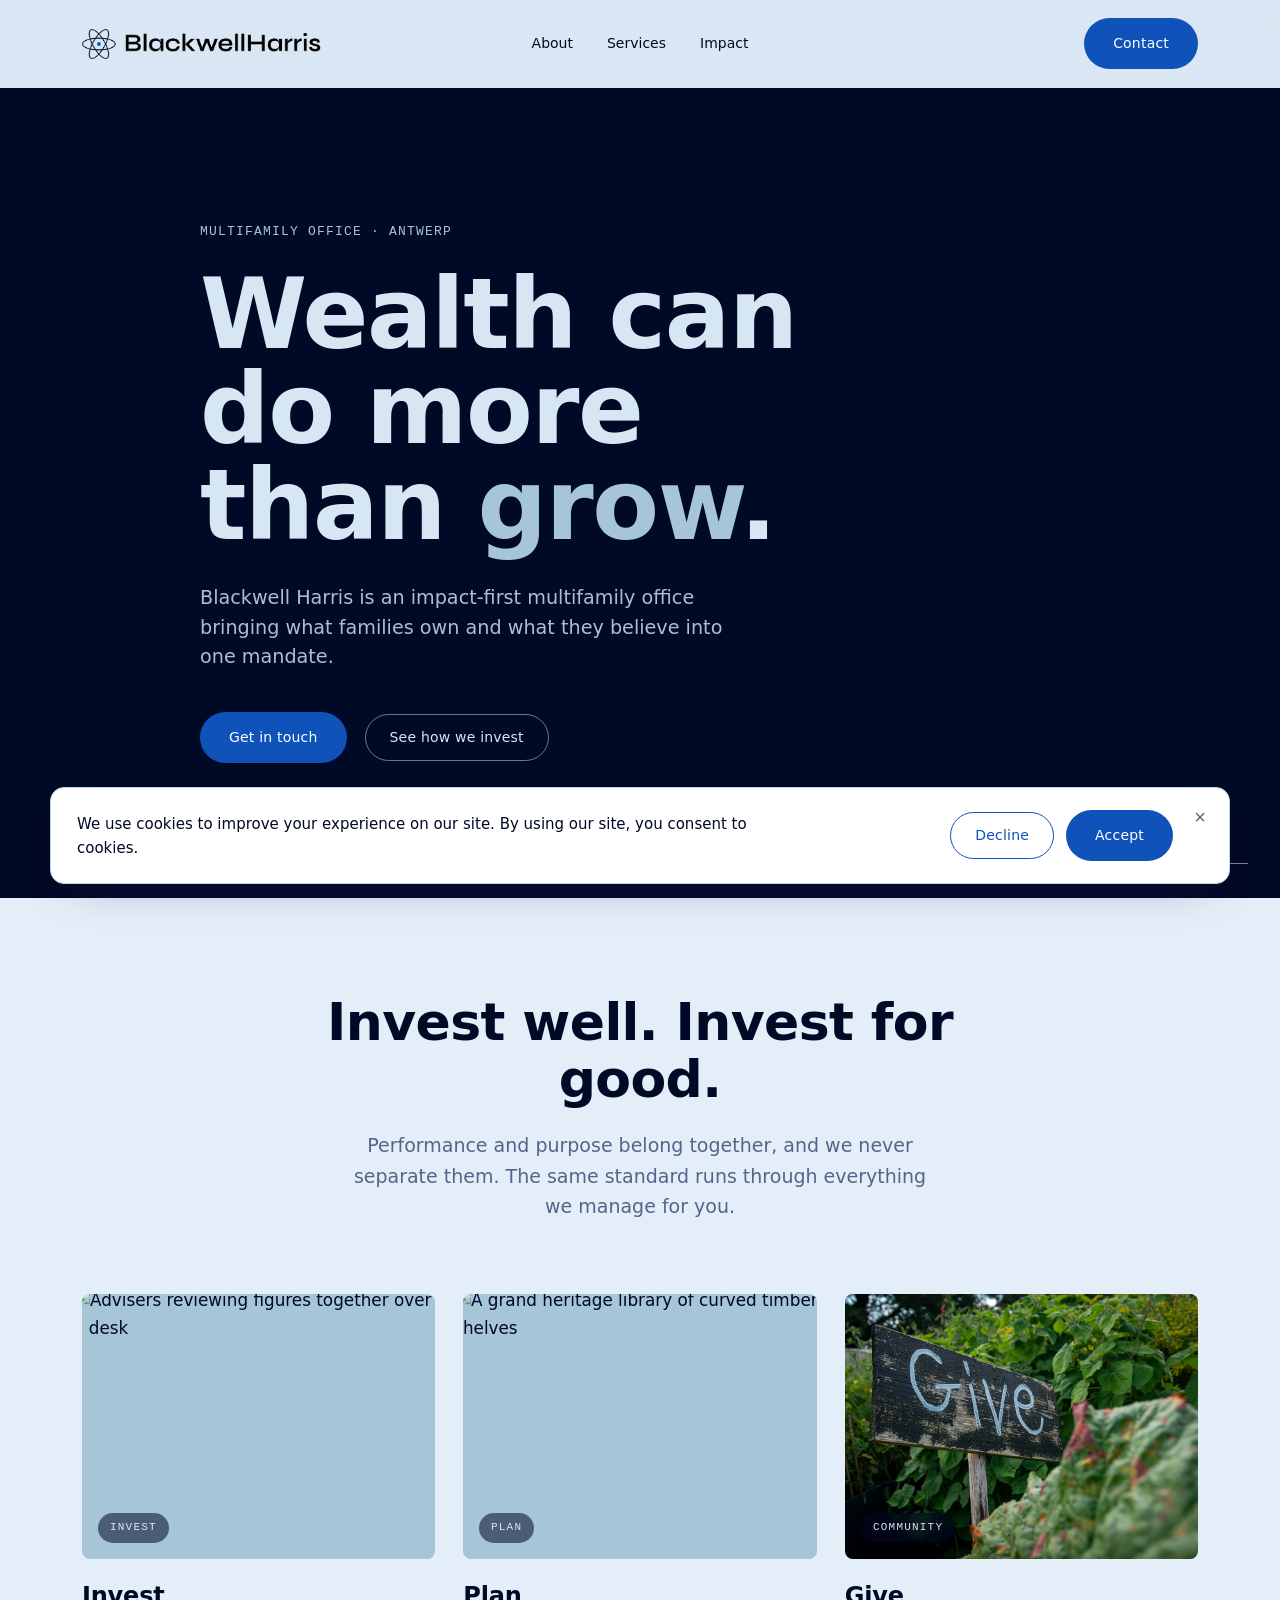
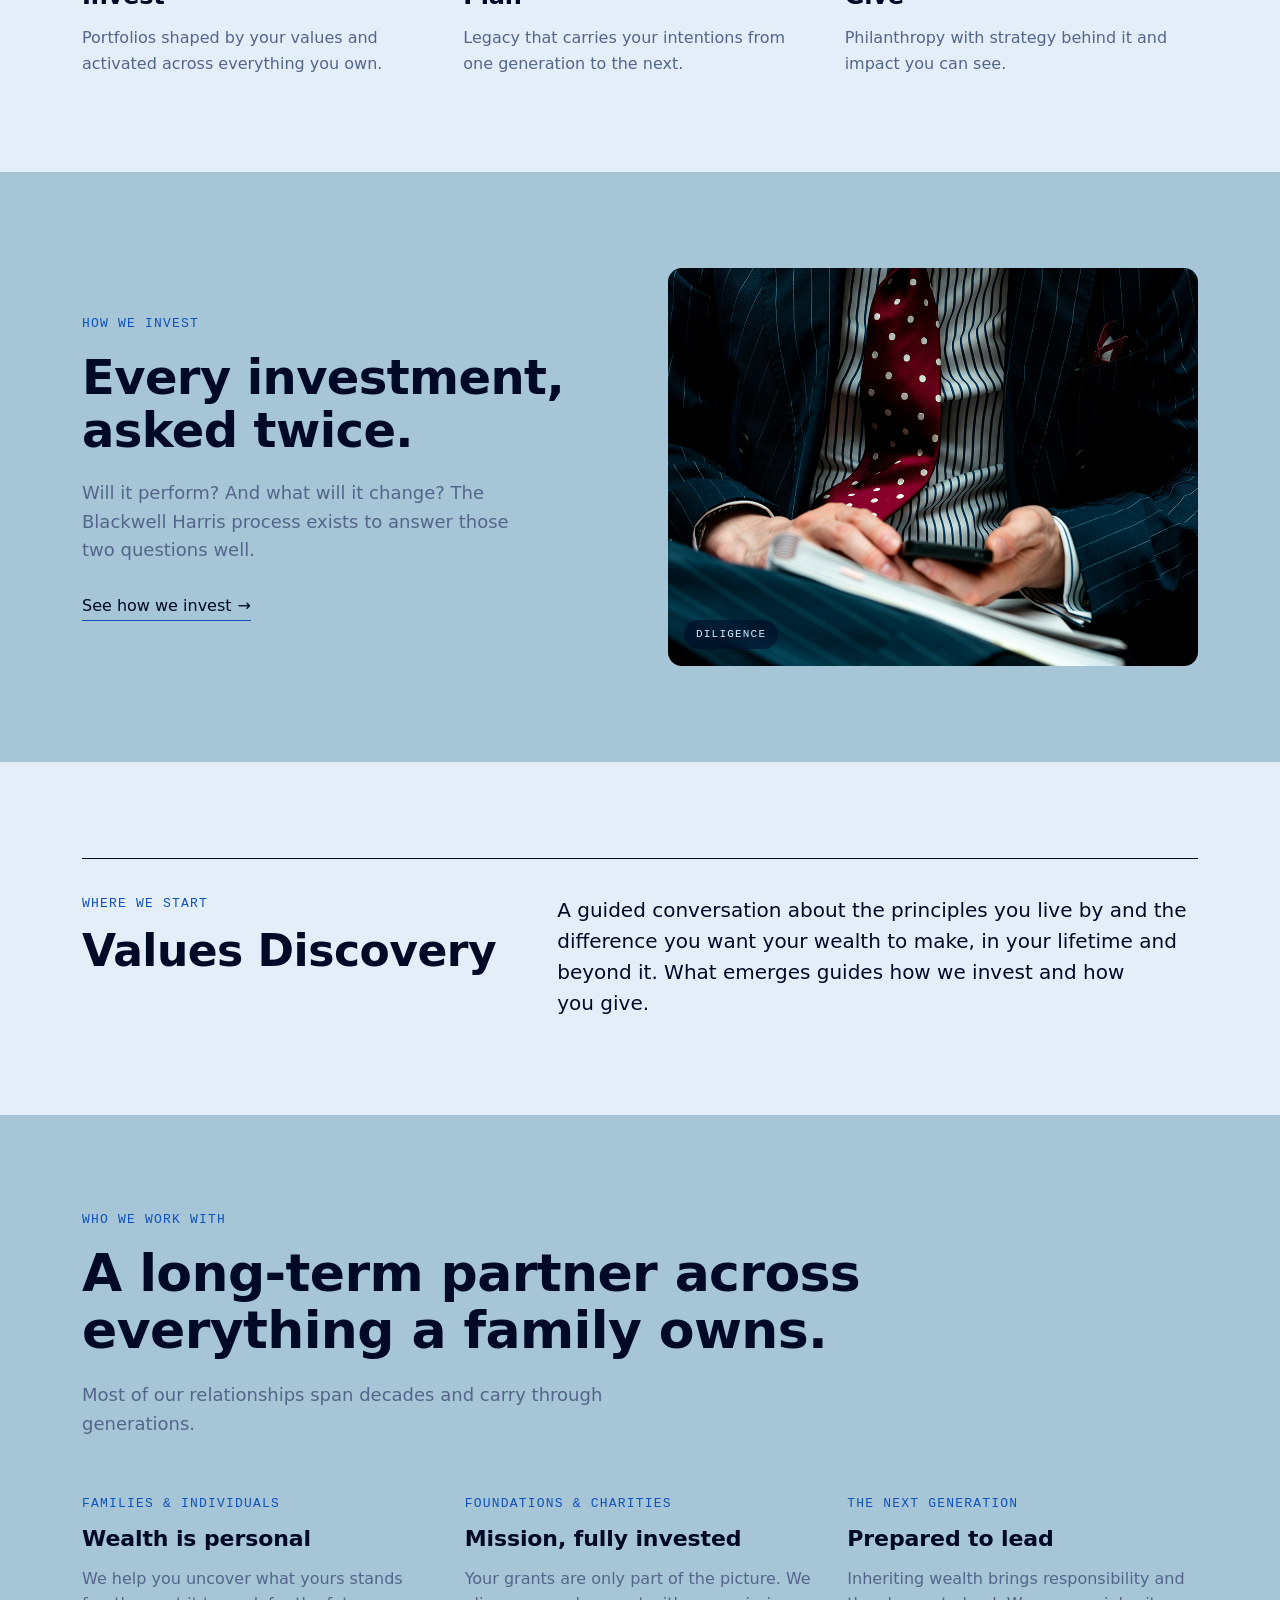
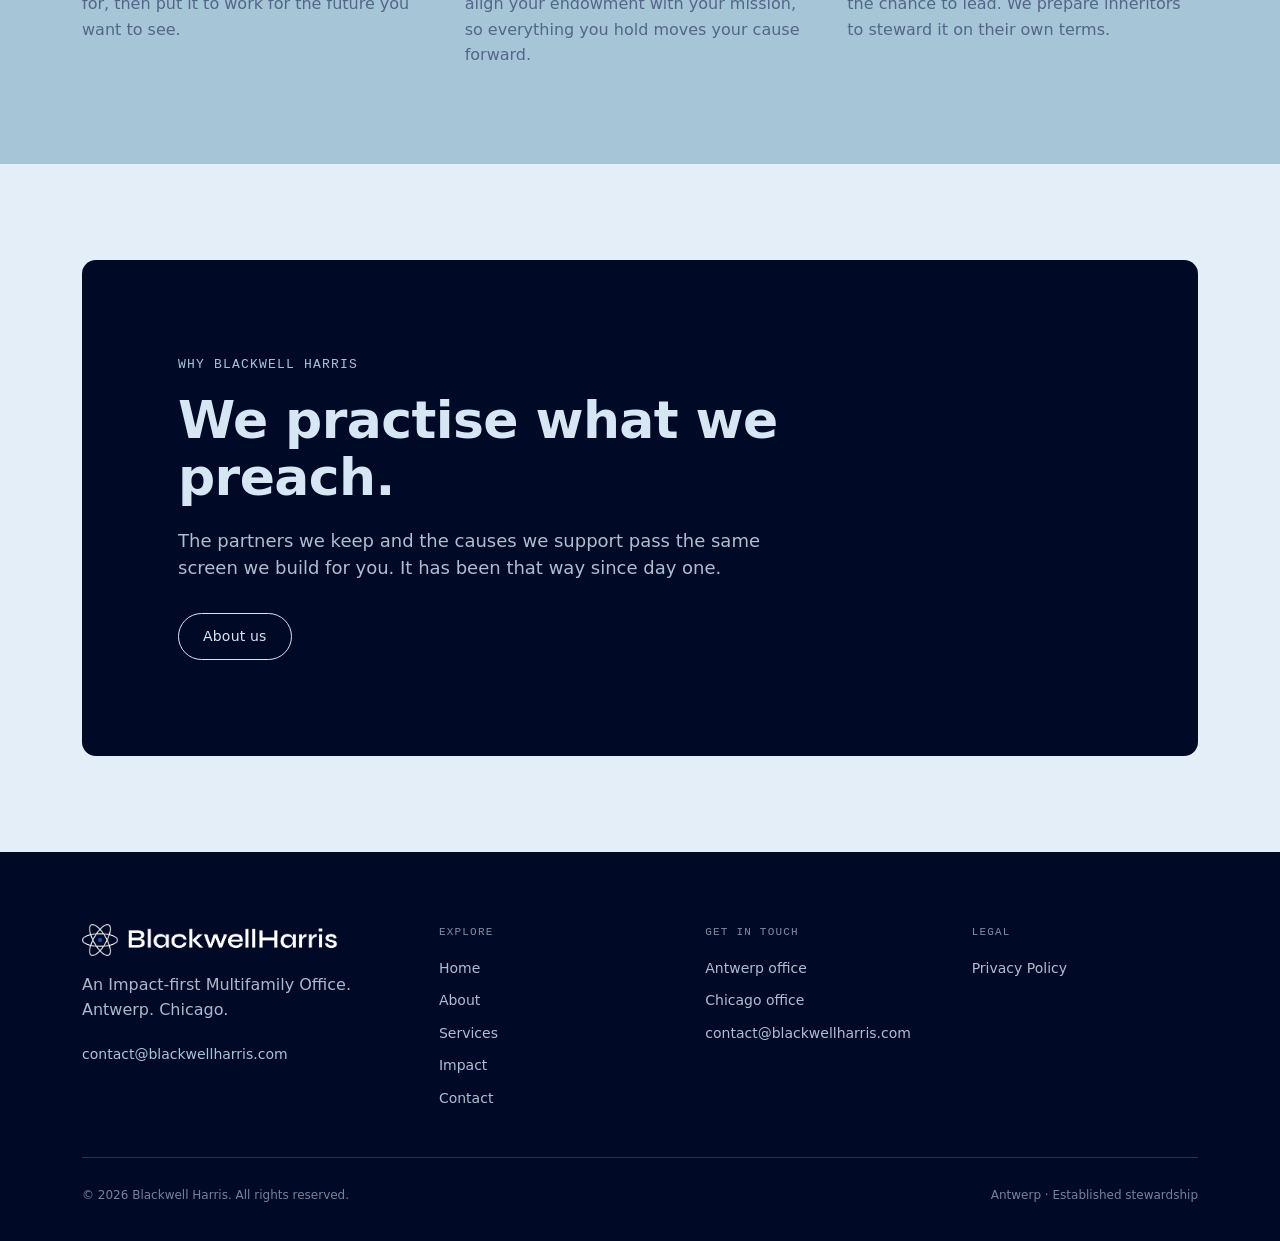
==== commit 66c944a3: "Add files via upload" ====
--- a/index.html
+++ b/index.html
@@ -18,7 +18,7 @@
 </style>
 </head>
 <body>
-<div id="root"><div><header class="bh-nav"><div class="bh-nav__inner"><a class="bh-nav__brand" href="index.html"><img src="assets/logo.png" alt="Blackwell Harris"></a><nav class="bh-nav__menu"><a href="about.html" class="bh-nav__link">About</a><a href="services.html" class="bh-nav__link">Services</a><a href="impact.html" class="bh-nav__link">Impact</a></nav><div class="bh-nav__right"><a class="bh-btn bh-btn--primary" href="contact.html">Contact</a><button class="bh-nav__burger" aria-label="Menu">☰</button></div></div></header><main><div><section style="position: relative; min-height: clamp(580px, 90vh, 940px); display: flex; align-items: center; overflow: hidden; background: var(--bh-deep-navy); isolation: isolate;"><video src="assets/bu_2.mp4" autoplay="" loop="" muted playsinline="" preload="metadata" style="position: absolute; inset: 0px; width: 100%; height: 100%; object-fit: cover; z-index: 0;"></video><div style="position: absolute; inset: 0px; z-index: 1; background: linear-gradient(rgba(0, 9, 38, 0.58) 0%, rgba(0, 9, 38, 0.2) 32%, rgba(0, 9, 38, 0.86) 100%), linear-gradient(90deg, rgba(0, 9, 38, 0.66) 0%, rgba(0, 9, 38, 0) 64%);"></div><div style="max-width: var(--container-max); margin: 0px auto; padding: 96px 32px; box-sizing: border-box; position: relative; z-index: 2;"><div style="max-width: 880px;"><div class="bh-reveal"><div style="font-family: var(--font-mono); font-size: var(--type-mono-size); font-weight: var(--type-mono-weight); line-height: var(--type-mono-leading); letter-spacing: var(--type-mono-tracking); text-transform: uppercase; color: var(--bh-powder-blue); margin-bottom: 26px;">Multifamily Office · Antwerp</div></div><h1 class="bh-reveal d1" style="font-family: var(--font-display); font-size: clamp(48px, 7.6vw, 100px); font-weight: 700; line-height: 0.98; letter-spacing: -1.4px; color: var(--bh-on-dark); margin: 0px; text-wrap: balance;">Wealth can do more than <span style="color: var(--bh-powder-blue);">grow</span>.</h1><p class="bh-reveal d2" style="font-family: var(--font-body); font-size: clamp(18px, 1.5vw, 21px); line-height: 1.55; color: var(--bh-on-dark); opacity: 0.82; margin: 30px 0px 0px; max-width: 540px;">Blackwell Harris is an impact-first multifamily office bringing what families own and what they believe into one mandate.</p><div class="bh-reveal d3" style="display: flex; gap: 18px; align-items: center; margin-top: 40px; flex-wrap: wrap;"><a class="bh-btn bh-btn--primary" href="contact.html">Get in touch</a><a class="bh-btn bh-btn--outline" href="services.html" style="color: var(--bh-on-dark); border-color: rgba(214, 230, 243, 0.5);">See how we invest</a></div></div></div><div aria-hidden="true" style="position: absolute; right: 32px; bottom: 26px; z-index: 2; font-family: var(--font-mono); font-size: 11px; letter-spacing: 1.6px; text-transform: uppercase; color: var(--bh-on-dark); opacity: 0.55; display: flex; align-items: center; gap: 10px;"><span>Antwerp, Belgium</span><span style="width: 30px; height: 1px; background: currentcolor;"></span></div></section><section style="padding: 96px 0px 72px;"><div style="max-width: var(--container-max); margin: 0px auto; padding: 0px 32px; box-sizing: border-box;"><div class="bh-reveal" style="max-width: 760px; margin: 0px auto; text-align: center;"><h2 style="font-family: var(--font-display); font-size: clamp(32px, 4.6vw, 52px); font-weight: 600; line-height: 1.1; letter-spacing: -0.6px; color: var(--text-primary); margin: 0px;">Invest well. Invest for good.</h2><p style="font-family: var(--font-body); font-size: 19px; line-height: 1.6; color: var(--text-muted); margin: 22px auto 0px; max-width: 600px;">Performance and purpose belong together, and we never separate them. The same standard runs through everything we manage for you.</p></div></div></section><section style="padding: 0px 0px 96px;"><div style="max-width: var(--container-max); margin: 0px auto; padding: 0px 32px; box-sizing: border-box;"><div style="display: grid; grid-template-columns: repeat(auto-fit, minmax(280px, 1fr)); gap: 28px;"><div class="bh-reveal d1"><div class="bh-card-hoverable" style="display: flex; flex-direction: column; gap: 18px;"><div class="bh-media bh-media--md bh-media--zoom" style="aspect-ratio: 4 / 3;"><img class="bh-media__img" src="https://images.unsplash.com/photo-1454165804606-c3d57bc86b40?fm=jpg&amp;q=80&amp;w=1600&amp;auto=format&amp;fit=crop" alt="Advisers reviewing figures together over a desk"><div class="bh-media__cap">Invest</div></div><div style="display: flex; flex-direction: column; gap: 10px;"><h3 style="font-family: var(--font-display); font-size: 24px; font-weight: 600; letter-spacing: -0.2px; color: var(--text-primary); margin: 0px;">Invest</h3><p style="font-family: var(--font-body); font-size: 16px; line-height: 1.6; color: var(--text-muted); margin: 0px;">Portfolios shaped by your values and activated across everything you own.</p></div></div></div><div class="bh-reveal d2"><div class="bh-card-hoverable" style="display: flex; flex-direction: column; gap: 18px;"><div class="bh-media bh-media--md bh-media--zoom" style="aspect-ratio: 4 / 3;"><img class="bh-media__img" src="https://images.unsplash.com/photo-1568667256549-094345857637?fm=jpg&amp;q=80&amp;w=1600&amp;auto=format&amp;fit=crop" alt="A grand heritage library of curved timber shelves"><div class="bh-media__cap">Plan</div></div><div style="display: flex; flex-direction: column; gap: 10px;"><h3 style="font-family: var(--font-display); font-size: 24px; font-weight: 600; letter-spacing: -0.2px; color: var(--text-primary); margin: 0px;">Plan</h3><p style="font-family: var(--font-body); font-size: 16px; line-height: 1.6; color: var(--text-muted); margin: 0px;">Legacy that carries your intentions from one generation to the next.</p></div></div></div><div class="bh-reveal d3"><div class="bh-card-hoverable" style="display: flex; flex-direction: column; gap: 18px;"><div class="bh-media bh-media--md bh-media--zoom" style="aspect-ratio: 4 / 3;"><img class="bh-media__img" src="assets/give1.png" alt="A hand-painted 'Give' sign in a community garden"><div class="bh-media__cap">Community</div></div><div style="display: flex; flex-direction: column; gap: 10px;"><h3 style="font-family: var(--font-display); font-size: 24px; font-weight: 600; letter-spacing: -0.2px; color: var(--text-primary); margin: 0px;">Give</h3><p style="font-family: var(--font-body); font-size: 16px; line-height: 1.6; color: var(--text-muted); margin: 0px;">Philanthropy with strategy behind it and impact you can see.</p></div></div></div></div></div></section><section style="padding: 96px 0px; background: var(--bh-soft-stone);"><div style="max-width: var(--container-max); margin: 0px auto; padding: 0px 32px; box-sizing: border-box;"><div style="display: grid; grid-template-columns: repeat(auto-fit, minmax(320px, 1fr)); gap: 56px; align-items: center;"><div class="bh-reveal"><div style="font-family: var(--font-mono); font-size: var(--type-mono-size); font-weight: var(--type-mono-weight); line-height: var(--type-mono-leading); letter-spacing: var(--type-mono-tracking); text-transform: uppercase; color: var(--text-accent); margin-bottom: 18px;">How we invest</div><h2 style="font-family: var(--font-display); font-size: clamp(32px, 4.4vw, 48px); font-weight: 600; line-height: 1.1; letter-spacing: -0.6px; color: var(--text-primary); margin: 0px;">Every investment, asked twice.</h2><p style="font-family: var(--font-body); font-size: 18px; line-height: 1.6; color: var(--text-muted); margin: 22px 0px 0px; max-width: 460px;">Will it perform? And what will it change? The Blackwell Harris process exists to answer those two questions well.</p><div style="margin-top: 28px;"><a href="services.html" class="bh-link bh-link--read"><span>See how we invest</span><span class="bh-link__arrow" aria-hidden="true">→</span><span class="bh-link__u" aria-hidden="true"></span></a></div></div><div class="bh-reveal d1"><div class="bh-media bh-media--zoom" style="aspect-ratio: 4 / 3;"><img class="bh-media__img" src="assets/eve1.png" alt="An adviser in a tailored suit reviewing notes on a phone"><div class="bh-media__cap">Diligence</div></div></div></div></div></section><section style="padding: 96px 0px;"><div style="max-width: var(--container-max); margin: 0px auto; padding: 0px 32px; box-sizing: border-box;"><div class="bh-reveal" style="border-top: 1px solid var(--bh-deep-blue); padding-top: 36px; display: grid; grid-template-columns: minmax(0px, 0.8fr) minmax(0px, 1.2fr); gap: 48px;"><div><div style="font-family: var(--font-mono); font-size: var(--type-mono-size); font-weight: var(--type-mono-weight); line-height: var(--type-mono-leading); letter-spacing: var(--type-mono-tracking); text-transform: uppercase; color: var(--text-accent); margin-bottom: 14px;">Where we start</div><h2 style="font-family: var(--font-display); font-size: clamp(30px, 3.6vw, 44px); font-weight: 600; line-height: 1.1; letter-spacing: -0.5px; color: var(--text-primary); margin: 0px;">Values Discovery</h2></div><p style="font-family: var(--font-body); font-size: 20px; line-height: 1.55; color: var(--text-primary); margin: 0px; max-width: 640px;">A guided conversation about the principles you live by and the difference you want your wealth to make, in your lifetime and beyond it. What emerges guides how we invest and how you&nbsp;give.</p></div></div></section><section style="padding: 96px 0px; background: var(--bh-soft-stone);"><div style="max-width: var(--container-max); margin: 0px auto; padding: 0px 32px; box-sizing: border-box;"><div class="bh-reveal" style="text-align: left; margin-bottom: 56px; max-width: 820px; margin-left: 0px; margin-right: 0px;"><div style="font-family: var(--font-mono); font-size: var(--type-mono-size); font-weight: var(--type-mono-weight); line-height: var(--type-mono-leading); letter-spacing: var(--type-mono-tracking); text-transform: uppercase; color: var(--text-accent); margin-bottom: 16px;">Who we work with</div><h2 style="font-family: var(--font-display); font-size: clamp(34px, 4.4vw, 52px); font-weight: 600; line-height: 1.1; letter-spacing: -0.6px; color: var(--text-primary); margin: 0px;">A long-term partner across everything a family owns.</h2><p style="font-family: var(--font-body); font-size: 18px; line-height: 1.6; color: var(--text-muted); margin: 22px 0px 0px; max-width: 620px;">Most of our relationships span decades and carry through generations.</p></div><div style="display: grid; grid-template-columns: repeat(auto-fit, minmax(280px, 1fr)); gap: 32px;"><div class="bh-reveal d1"><div class="bh-ico-host" style="display: flex; flex-direction: column; gap: 12px;"><div style="font-family: var(--font-mono); font-size: var(--type-mono-size); font-weight: var(--type-mono-weight); line-height: var(--type-mono-leading); letter-spacing: var(--type-mono-tracking); text-transform: uppercase; color: var(--text-accent);">Families &amp; Individuals</div><h3 style="font-family: var(--font-display); font-size: 22px; font-weight: 600; line-height: 1.3; letter-spacing: -0.1px; color: var(--text-primary); margin: 0px;">Wealth is personal</h3><p style="font-family: var(--font-body); font-size: 16px; line-height: 1.6; color: var(--text-muted); margin: 0px;">We help you uncover what yours stands for, then put it to work for the future you want to see.</p></div></div><div class="bh-reveal d2"><div class="bh-ico-host" style="display: flex; flex-direction: column; gap: 12px;"><div style="font-family: var(--font-mono); font-size: var(--type-mono-size); font-weight: var(--type-mono-weight); line-height: var(--type-mono-leading); letter-spacing: var(--type-mono-tracking); text-transform: uppercase; color: var(--text-accent);">Foundations &amp; Charities</div><h3 style="font-family: var(--font-display); font-size: 22px; font-weight: 600; line-height: 1.3; letter-spacing: -0.1px; color: var(--text-primary); margin: 0px;">Mission, fully invested</h3><p style="font-family: var(--font-body); font-size: 16px; line-height: 1.6; color: var(--text-muted); margin: 0px;">Your grants are only part of the picture. We align your endowment with your mission, so everything you hold moves your cause forward.</p></div></div><div class="bh-reveal d3"><div class="bh-ico-host" style="display: flex; flex-direction: column; gap: 12px;"><div style="font-family: var(--font-mono); font-size: var(--type-mono-size); font-weight: var(--type-mono-weight); line-height: var(--type-mono-leading); letter-spacing: var(--type-mono-tracking); text-transform: uppercase; color: var(--text-accent);">The Next Generation</div><h3 style="font-family: var(--font-display); font-size: 22px; font-weight: 600; line-height: 1.3; letter-spacing: -0.1px; color: var(--text-primary); margin: 0px;">Prepared to lead</h3><p style="font-family: var(--font-body); font-size: 16px; line-height: 1.6; color: var(--text-muted); margin: 0px;">Inheriting wealth brings responsibility and the chance to lead. We prepare inheritors to steward it on their own terms.</p></div></div></div></div></section><section style="padding: 96px 0px;"><div style="max-width: var(--container-max); margin: 0px auto; padding: 0px 32px; box-sizing: border-box;"><div class="bh-reveal"><section class="bh-band"><div class="bh-band__inner"><div style="font-family: var(--font-mono); font-size: var(--type-mono-size); font-weight: var(--type-mono-weight); line-height: var(--type-mono-leading); letter-spacing: var(--type-mono-tracking); text-transform: uppercase; color: var(--bh-powder-blue);">Why Blackwell Harris</div><h2 class="bh-band__h">We practise what we preach.</h2><p class="bh-band__b">The partners we keep and the causes we support pass the same screen we build for you. It has been that way since day one.</p><div class="bh-band__actions"><a class="bh-btn bh-btn--outline" href="about.html" style="color: var(--bh-on-dark); border-color: var(--bh-on-dark);">About us</a></div></div></section></div></div></section></div></main><footer class="bh-footer"><div class="bh-footer__inner"><div class="bh-footer__top"><div><div class="bh-footer__brand"><img src="assets/logo-light.png" alt="Blackwell Harris"></div><p class="bh-footer__prompt">An Impact-first Multifamily Office. Antwerp. Chicago.</p><address class="bh-footer__addr"><div>Borsbeeksebrug 22</div><div>2600 Antwerp, Belgium</div><div>+32 3 808 56 92</div><div></div><div>333 W Wolf Point Plaza</div><div>Chicago, IL 60654, USA</div><div>+1 773 739 6164</div><div></div><div>contact@blackwellharris.com</div></address></div><div><div class="bh-footer__coltitle">Explore</div><nav class="bh-footer__links"><a href="index.html">Home</a><a href="about.html">About</a><a href="services.html">Services</a><a href="impact.html">Impact</a><a href="contact.html">Contact</a></nav></div><div><div class="bh-footer__coltitle">Get in touch</div><nav class="bh-footer__links"><a href="contact.html">Antwerp office</a><a href="contact.html">Chicago office</a><a href="mailto:contact@blackwellharris.com">contact@blackwellharris.com</a><a href="tel:+3238085692">+32 3 808 56 92</a><a href="tel:+17737396164">+1 773 739 6164</a></nav></div><div><div class="bh-footer__coltitle">Legal</div><nav class="bh-footer__links"><a href="privacy.html">Privacy Policy</a></nav></div></div><div class="bh-footer__bottom"><span class="bh-footer__micro">© 2026 Blackwell Harris. All rights reserved.</span><span class="bh-footer__micro">Antwerp · Established stewardship</span></div></div></footer></div></div>
+<div id="root"><div><header class="bh-nav"><div class="bh-nav__inner"><a class="bh-nav__brand" href="index.html"><img src="assets/logo.png" alt="Blackwell Harris"></a><nav class="bh-nav__menu"><a href="about/index.html" class="bh-nav__link">About</a><a href="services/index.html" class="bh-nav__link">Services</a><a href="impact/index.html" class="bh-nav__link">Impact</a></nav><div class="bh-nav__right"><a class="bh-btn bh-btn--primary" href="contact/index.html">Contact</a><button class="bh-nav__burger" aria-label="Menu">☰</button></div></div></header><main><div><section style="position: relative; min-height: clamp(580px, 90vh, 940px); display: flex; align-items: center; overflow: hidden; background: var(--bh-deep-navy); isolation: isolate;"><video src="assets/bu_2.mp4" autoplay="" loop="" muted playsinline="" preload="metadata" style="position: absolute; inset: 0px; width: 100%; height: 100%; object-fit: cover; z-index: 0;"></video><div style="position: absolute; inset: 0px; z-index: 1; background: linear-gradient(rgba(0, 9, 38, 0.58) 0%, rgba(0, 9, 38, 0.2) 32%, rgba(0, 9, 38, 0.86) 100%), linear-gradient(90deg, rgba(0, 9, 38, 0.66) 0%, rgba(0, 9, 38, 0) 64%);"></div><div style="max-width: var(--container-max); margin: 0px auto; padding: 96px 32px; box-sizing: border-box; position: relative; z-index: 2;"><div style="max-width: 880px;"><div class="bh-reveal"><div style="font-family: var(--font-mono); font-size: var(--type-mono-size); font-weight: var(--type-mono-weight); line-height: var(--type-mono-leading); letter-spacing: var(--type-mono-tracking); text-transform: uppercase; color: var(--bh-powder-blue); margin-bottom: 26px;">Multifamily Office · Antwerp</div></div><h1 class="bh-reveal d1" style="font-family: var(--font-display); font-size: clamp(48px, 7.6vw, 100px); font-weight: 700; line-height: 0.98; letter-spacing: -1.4px; color: var(--bh-on-dark); margin: 0px; text-wrap: balance;">Wealth can do more than <span style="color: var(--bh-powder-blue);">grow</span>.</h1><p class="bh-reveal d2" style="font-family: var(--font-body); font-size: clamp(18px, 1.5vw, 21px); line-height: 1.55; color: var(--bh-on-dark); opacity: 0.82; margin: 30px 0px 0px; max-width: 540px;">Blackwell Harris is an impact-first multifamily office bringing what families own and what they believe into one mandate.</p><div class="bh-reveal d3" style="display: flex; gap: 18px; align-items: center; margin-top: 40px; flex-wrap: wrap;"><a class="bh-btn bh-btn--primary" href="contact/index.html">Get in touch</a><a class="bh-btn bh-btn--outline" href="services/index.html" style="color: var(--bh-on-dark); border-color: rgba(214, 230, 243, 0.5);">See how we invest</a></div></div></div><div aria-hidden="true" style="position: absolute; right: 32px; bottom: 26px; z-index: 2; font-family: var(--font-mono); font-size: 11px; letter-spacing: 1.6px; text-transform: uppercase; color: var(--bh-on-dark); opacity: 0.55; display: flex; align-items: center; gap: 10px;"><span>Antwerp, Belgium</span><span style="width: 30px; height: 1px; background: currentcolor;"></span></div></section><section style="padding: 96px 0px 72px;"><div style="max-width: var(--container-max); margin: 0px auto; padding: 0px 32px; box-sizing: border-box;"><div class="bh-reveal" style="max-width: 760px; margin: 0px auto; text-align: center;"><h2 style="font-family: var(--font-display); font-size: clamp(32px, 4.6vw, 52px); font-weight: 600; line-height: 1.1; letter-spacing: -0.6px; color: var(--text-primary); margin: 0px;">Invest well. Invest for good.</h2><p style="font-family: var(--font-body); font-size: 19px; line-height: 1.6; color: var(--text-muted); margin: 22px auto 0px; max-width: 600px;">Performance and purpose belong together, and we never separate them. The same standard runs through everything we manage for you.</p></div></div></section><section style="padding: 0px 0px 96px;"><div style="max-width: var(--container-max); margin: 0px auto; padding: 0px 32px; box-sizing: border-box;"><div style="display: grid; grid-template-columns: repeat(auto-fit, minmax(280px, 1fr)); gap: 28px;"><div class="bh-reveal d1"><div class="bh-card-hoverable" style="display: flex; flex-direction: column; gap: 18px;"><div class="bh-media bh-media--md bh-media--zoom" style="aspect-ratio: 4 / 3;"><img class="bh-media__img" src="https://images.unsplash.com/photo-1454165804606-c3d57bc86b40?fm=jpg&amp;q=80&amp;w=1600&amp;auto=format&amp;fit=crop" alt="Advisers reviewing figures together over a desk"><div class="bh-media__cap">Invest</div></div><div style="display: flex; flex-direction: column; gap: 10px;"><h3 style="font-family: var(--font-display); font-size: 24px; font-weight: 600; letter-spacing: -0.2px; color: var(--text-primary); margin: 0px;">Invest</h3><p style="font-family: var(--font-body); font-size: 16px; line-height: 1.6; color: var(--text-muted); margin: 0px;">Portfolios shaped by your values and activated across everything you own.</p></div></div></div><div class="bh-reveal d2"><div class="bh-card-hoverable" style="display: flex; flex-direction: column; gap: 18px;"><div class="bh-media bh-media--md bh-media--zoom" style="aspect-ratio: 4 / 3;"><img class="bh-media__img" src="https://images.unsplash.com/photo-1568667256549-094345857637?fm=jpg&amp;q=80&amp;w=1600&amp;auto=format&amp;fit=crop" alt="A grand heritage library of curved timber shelves"><div class="bh-media__cap">Plan</div></div><div style="display: flex; flex-direction: column; gap: 10px;"><h3 style="font-family: var(--font-display); font-size: 24px; font-weight: 600; letter-spacing: -0.2px; color: var(--text-primary); margin: 0px;">Plan</h3><p style="font-family: var(--font-body); font-size: 16px; line-height: 1.6; color: var(--text-muted); margin: 0px;">Legacy that carries your intentions from one generation to the next.</p></div></div></div><div class="bh-reveal d3"><div class="bh-card-hoverable" style="display: flex; flex-direction: column; gap: 18px;"><div class="bh-media bh-media--md bh-media--zoom" style="aspect-ratio: 4 / 3;"><img class="bh-media__img" src="assets/give1.png" alt="A hand-painted 'Give' sign in a community garden"><div class="bh-media__cap">Community</div></div><div style="display: flex; flex-direction: column; gap: 10px;"><h3 style="font-family: var(--font-display); font-size: 24px; font-weight: 600; letter-spacing: -0.2px; color: var(--text-primary); margin: 0px;">Give</h3><p style="font-family: var(--font-body); font-size: 16px; line-height: 1.6; color: var(--text-muted); margin: 0px;">Philanthropy with strategy behind it and impact you can see.</p></div></div></div></div></div></section><section style="padding: 96px 0px; background: var(--bh-soft-stone);"><div style="max-width: var(--container-max); margin: 0px auto; padding: 0px 32px; box-sizing: border-box;"><div style="display: grid; grid-template-columns: repeat(auto-fit, minmax(320px, 1fr)); gap: 56px; align-items: center;"><div class="bh-reveal"><div style="font-family: var(--font-mono); font-size: var(--type-mono-size); font-weight: var(--type-mono-weight); line-height: var(--type-mono-leading); letter-spacing: var(--type-mono-tracking); text-transform: uppercase; color: var(--text-accent); margin-bottom: 18px;">How we invest</div><h2 style="font-family: var(--font-display); font-size: clamp(32px, 4.4vw, 48px); font-weight: 600; line-height: 1.1; letter-spacing: -0.6px; color: var(--text-primary); margin: 0px;">Every investment, asked twice.</h2><p style="font-family: var(--font-body); font-size: 18px; line-height: 1.6; color: var(--text-muted); margin: 22px 0px 0px; max-width: 460px;">Will it perform? And what will it change? The Blackwell Harris process exists to answer those two questions well.</p><div style="margin-top: 28px;"><a href="services/index.html" class="bh-link bh-link--read"><span>See how we invest</span><span class="bh-link__arrow" aria-hidden="true">→</span><span class="bh-link__u" aria-hidden="true"></span></a></div></div><div class="bh-reveal d1"><div class="bh-media bh-media--zoom" style="aspect-ratio: 4 / 3;"><img class="bh-media__img" src="assets/eve1.png" alt="An adviser in a tailored suit reviewing notes on a phone"><div class="bh-media__cap">Diligence</div></div></div></div></div></section><section style="padding: 96px 0px;"><div style="max-width: var(--container-max); margin: 0px auto; padding: 0px 32px; box-sizing: border-box;"><div class="bh-reveal" style="border-top: 1px solid var(--bh-deep-blue); padding-top: 36px; display: grid; grid-template-columns: minmax(0px, 0.8fr) minmax(0px, 1.2fr); gap: 48px;"><div><div style="font-family: var(--font-mono); font-size: var(--type-mono-size); font-weight: var(--type-mono-weight); line-height: var(--type-mono-leading); letter-spacing: var(--type-mono-tracking); text-transform: uppercase; color: var(--text-accent); margin-bottom: 14px;">Where we start</div><h2 style="font-family: var(--font-display); font-size: clamp(30px, 3.6vw, 44px); font-weight: 600; line-height: 1.1; letter-spacing: -0.5px; color: var(--text-primary); margin: 0px;">Values Discovery</h2></div><p style="font-family: var(--font-body); font-size: 20px; line-height: 1.55; color: var(--text-primary); margin: 0px; max-width: 640px;">A guided conversation about the principles you live by and the difference you want your wealth to make, in your lifetime and beyond it. What emerges guides how we invest and how you&nbsp;give.</p></div></div></section><section style="padding: 96px 0px; background: var(--bh-soft-stone);"><div style="max-width: var(--container-max); margin: 0px auto; padding: 0px 32px; box-sizing: border-box;"><div class="bh-reveal" style="text-align: left; margin-bottom: 56px; max-width: 820px; margin-left: 0px; margin-right: 0px;"><div style="font-family: var(--font-mono); font-size: var(--type-mono-size); font-weight: var(--type-mono-weight); line-height: var(--type-mono-leading); letter-spacing: var(--type-mono-tracking); text-transform: uppercase; color: var(--text-accent); margin-bottom: 16px;">Who we work with</div><h2 style="font-family: var(--font-display); font-size: clamp(34px, 4.4vw, 52px); font-weight: 600; line-height: 1.1; letter-spacing: -0.6px; color: var(--text-primary); margin: 0px;">A long-term partner across everything a family owns.</h2><p style="font-family: var(--font-body); font-size: 18px; line-height: 1.6; color: var(--text-muted); margin: 22px 0px 0px; max-width: 620px;">Most of our relationships span decades and carry through generations.</p></div><div style="display: grid; grid-template-columns: repeat(auto-fit, minmax(280px, 1fr)); gap: 32px;"><div class="bh-reveal d1"><div class="bh-ico-host" style="display: flex; flex-direction: column; gap: 12px;"><div style="font-family: var(--font-mono); font-size: var(--type-mono-size); font-weight: var(--type-mono-weight); line-height: var(--type-mono-leading); letter-spacing: var(--type-mono-tracking); text-transform: uppercase; color: var(--text-accent);">Families &amp; Individuals</div><h3 style="font-family: var(--font-display); font-size: 22px; font-weight: 600; line-height: 1.3; letter-spacing: -0.1px; color: var(--text-primary); margin: 0px;">Wealth is personal</h3><p style="font-family: var(--font-body); font-size: 16px; line-height: 1.6; color: var(--text-muted); margin: 0px;">We help you uncover what yours stands for, then put it to work for the future you want to see.</p></div></div><div class="bh-reveal d2"><div class="bh-ico-host" style="display: flex; flex-direction: column; gap: 12px;"><div style="font-family: var(--font-mono); font-size: var(--type-mono-size); font-weight: var(--type-mono-weight); line-height: var(--type-mono-leading); letter-spacing: var(--type-mono-tracking); text-transform: uppercase; color: var(--text-accent);">Foundations &amp; Charities</div><h3 style="font-family: var(--font-display); font-size: 22px; font-weight: 600; line-height: 1.3; letter-spacing: -0.1px; color: var(--text-primary); margin: 0px;">Mission, fully invested</h3><p style="font-family: var(--font-body); font-size: 16px; line-height: 1.6; color: var(--text-muted); margin: 0px;">Your grants are only part of the picture. We align your endowment with your mission, so everything you hold moves your cause forward.</p></div></div><div class="bh-reveal d3"><div class="bh-ico-host" style="display: flex; flex-direction: column; gap: 12px;"><div style="font-family: var(--font-mono); font-size: var(--type-mono-size); font-weight: var(--type-mono-weight); line-height: var(--type-mono-leading); letter-spacing: var(--type-mono-tracking); text-transform: uppercase; color: var(--text-accent);">The Next Generation</div><h3 style="font-family: var(--font-display); font-size: 22px; font-weight: 600; line-height: 1.3; letter-spacing: -0.1px; color: var(--text-primary); margin: 0px;">Prepared to lead</h3><p style="font-family: var(--font-body); font-size: 16px; line-height: 1.6; color: var(--text-muted); margin: 0px;">Inheriting wealth brings responsibility and the chance to lead. We prepare inheritors to steward it on their own terms.</p></div></div></div></div></section><section style="padding: 96px 0px;"><div style="max-width: var(--container-max); margin: 0px auto; padding: 0px 32px; box-sizing: border-box;"><div class="bh-reveal"><section class="bh-band"><div class="bh-band__inner"><div style="font-family: var(--font-mono); font-size: var(--type-mono-size); font-weight: var(--type-mono-weight); line-height: var(--type-mono-leading); letter-spacing: var(--type-mono-tracking); text-transform: uppercase; color: var(--bh-powder-blue);">Why Blackwell Harris</div><h2 class="bh-band__h">We practise what we preach.</h2><p class="bh-band__b">The partners we keep and the causes we support pass the same screen we build for you. It has been that way since day one.</p><div class="bh-band__actions"><a class="bh-btn bh-btn--outline" href="about/index.html" style="color: var(--bh-on-dark); border-color: var(--bh-on-dark);">About us</a></div></div></section></div></div></section></div></main><footer class="bh-footer"><div class="bh-footer__inner"><div class="bh-footer__top"><div><div class="bh-footer__brand"><img src="assets/logo-light.png" alt="Blackwell Harris"></div><p class="bh-footer__prompt">An Impact-first Multifamily Office. Antwerp. Chicago.</p><address class="bh-footer__addr"><div>contact@blackwellharris.com</div></address></div><div><div class="bh-footer__coltitle">Explore</div><nav class="bh-footer__links"><a href="index.html">Home</a><a href="about/index.html">About</a><a href="services/index.html">Services</a><a href="impact/index.html">Impact</a><a href="contact/index.html">Contact</a></nav></div><div><div class="bh-footer__coltitle">Get in touch</div><nav class="bh-footer__links"><a href="contact/index.html">Antwerp office</a><a href="contact/index.html">Chicago office</a><a href="mailto:contact@blackwellharris.com">contact@blackwellharris.com</a></nav></div><div><div class="bh-footer__coltitle">Legal</div><nav class="bh-footer__links"><a href="privacy/index.html">Privacy Policy</a></nav></div></div><div class="bh-footer__bottom"><span class="bh-footer__micro">© 2026 Blackwell Harris. All rights reserved.</span><span class="bh-footer__micro">Antwerp · Established stewardship</span></div></div></footer></div></div>
 <script src="site.js" defer></script>
 </body>
 </html>
